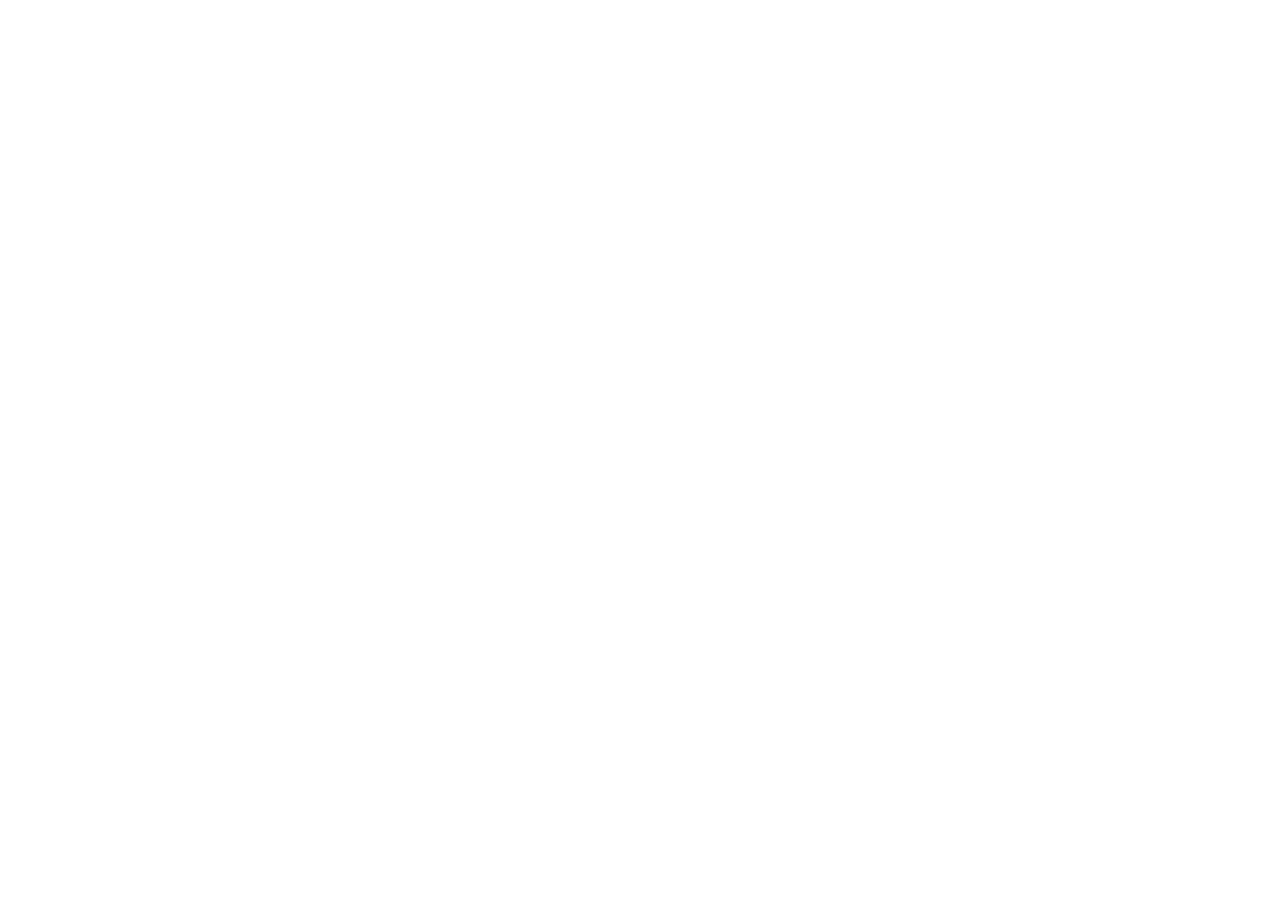
==== portfolio.html @ 328d72e0 "7-1-mob-menu" ====
<!DOCTYPE html>

<html lang="en">
  <head>
    <meta charset="UTF-8" />
    <meta http-equiv="X-UA-Compatible" content="IE=edge" />
    <meta name="viewport" content="width=device-width, initial-scale=1.0" />
    <title>Портфоліо</title>
    <link rel="preconnect" href="https://fonts.googleapis.com" />
    <link rel="preconnect" href="https://fonts.gstatic.com" crossorigin />
    <link
      href="https://fonts.googleapis.com/css2?family=Raleway:wght@800&family=Roboto:wght@400;500;700;900&display=swap"
      rel="stylesheet"
    />
    <link
      rel="stylesheet"
      href="https://cdn.jsdelivr.net/npm/modern-normalize@2.0.0/modern-normalize.min.css"
    />
    <link rel="stylesheet" href="./css/styles.css" />
  </head>
  <!-- BODY -->
  <body>
    <!-- HEADER -->
    <!-- <header class="header">
      <div class="container header-container"> -->
    <!-- HEADER NAVIGATION -->
    <!-- <nav class="nav header-nav">
          <a class="link logo-link" href="./index.html"
            >Web<span class="logo-header">Studio</span>
          </a>
          <ul class="list header-list">
            <li class="header-item">
              <a href="./index.html" class="nav-link">Studio</a>
            </li>
            <li class="header-item">
              <a href="./portfolio.html" class="nav-link current-link"
                >Portfolio</a
              >
            </li>
            <li class="header-item">
              <a href="" class="nav-link">Contacts</a>
            </li>
          </ul>
        </nav> -->
    <!-- ADDRESS -->
    <!-- <address class="address">
          <ul class="address-list">
            <li class="address-item">
              <a class="contact mail-contact" href="mailto:info@devstudio.com"
                >info@devstudio.com</a
              >
            </li>
            <li class="address-item">
              <a class="contact tel-contact" href="tel:+110001111111"
                >+11 (000) 111-11-11</a
              >
            </li>
          </ul>
        </address>
      </div>
    </header> -->
    <!-- MAIN PORTFOLIO -->
    <main>
      <!-- <section class="section portfolio-section">
        <div class="container"> -->
      <!-- BUTTONS PORTFOLIO -->
      <!-- <h1 class="visually-hidden">Filter</h1>
          <ul class="list list-button">
            <li class="item-button">
              <button class="filter-button" type="button">All</button>
            </li>
            <li class="item-button">
              <button class="filter-button" type="button">Web Site</button>
            </li>
            <li class="item-button">
              <button class="filter-button" type="button">App</button>
            </li>
            <li class="item-button">
              <button class="filter-button" type="button">Design</button>
            </li>
            <li class="item-button">
              <button class="filter-button" type="button">Marketing</button>
            </li>
          </ul> -->
      <!-- PORTFOLIO -->

      <!-- <ul class="list list-portfolio">
            <li class="item item-portfolio">
              <a href="#" class="link portfolio-link">
                <div class="thumb-portfolio-img">
                  <img
                    class="image portfolio-image"
                    src="./images/portfolio/banking-app.jpg"
                    alt="Banking App Interface Concept"
                    width="360"
                    height="300"
                  />
                  <p class="overlay-portfolio-txt">
                    14 Stylish and User-Friendly App Design Concepts · Task
                    Manager App · Calorie Tracker App · Exotic Fruit Ecommerce
                    App · Cloud Storage App
                  </p>
                </div>
                <div class="portfolio-inform">
                  <h2 class="title-descriptions portfolio-descriptions">
                    Banking App Interface Concept
                  </h2>
                  <p class="text portfolio-text">App</p>
                </div>
              </a>
            </li>
            <li class="item item-portfolio">
              <a href="#" class="link portfolio-link">
                <div class="thumb-portfolio-img">
                  <img
                    class="image portfolio-image"
                    src="./images/portfolio/cashless-payment.jpg"
                    alt="mobile cashless payment"
                    width="360"
                    height="300"
                  />
                  <p class="overlay-portfolio-txt">
                    14 Stylish and User-Friendly App Design Concepts · Task
                    Manager App · Calorie Tracker App · Exotic Fruit Ecommerce
                    App · Cloud Storage App
                  </p>
                </div>
                <div class="portfolio-inform">
                  <h2 class="title-descriptions portfolio-descriptions">
                    Cashless Payment
                  </h2>
                  <p class="text portfolio-text">Marketing</p>
                </div>
              </a>
            </li>
            <li class="item item-portfolio">
              <a href="#" class="link portfolio-link">
                <div class="thumb-portfolio-img">
                  <img
                    class="image portfolio-image"
                    src="./images/portfolio/meditation-app.jpg"
                    alt="meditation app"
                    width="360"
                    height="300"
                  />
                  <p class="overlay-portfolio-txt">
                    14 Stylish and User-Friendly App Design Concepts · Task
                    Manager App · Calorie Tracker App · Exotic Fruit Ecommerce
                    App · Cloud Storage App
                  </p>
                </div>
                <div class="portfolio-inform">
                  <h2 class="title-descriptions portfolio-descriptions">
                    Meditation App
                  </h2>
                  <p class="text portfolio-text">App</p>
                </div>
              </a>
            </li>
            <li class="item item-portfolio">
              <a href="#" class="link portfolio-link">
                <div class="thumb-portfolio-img">
                  <img
                    class="image portfolio-image"
                    src="./images/portfolio/taxi-service.jpg"
                    alt="car with man inside"
                    width="360"
                    height="300"
                  />
                  <p class="overlay-portfolio-txt">
                    14 Stylish and User-Friendly App Design Concepts · Task
                    Manager App · Calorie Tracker App · Exotic Fruit Ecommerce
                    App · Cloud Storage App
                  </p>
                </div>
                <div class="portfolio-inform">
                  <h2 class="title-descriptions portfolio-descriptions">
                    Taxi Service
                  </h2>
                  <p class="text portfolio-text">Marketing</p>
                </div>
              </a>
            </li>
            <li class="item item-portfolio">
              <a href="#" class="link portfolio-link">
                <div class="thumb-portfolio-img">
                  <img
                    class="image portfolio-image"
                    src="./images/portfolio/screen-illustrations.jpg"
                    alt="imege of the moon"
                    width="360"
                    height="300"
                  />
                  <p class="overlay-portfolio-txt">
                    14 Stylish and User-Friendly App Design Concepts · Task
                    Manager App · Calorie Tracker App · Exotic Fruit Ecommerce
                    App · Cloud Storage App
                  </p>
                </div>
                <div class="portfolio-inform">
                  <h2 class="title-descriptions portfolio-descriptions">
                    Screen Illustrations
                  </h2>
                  <p class="text portfolio-text">Design</p>
                </div>
              </a>
            </li>
            <li class="item item-portfolio">
              <a href="#" class="link portfolio-link">
                <div class="thumb-portfolio-img">
                  <img
                    class="image portfolio-image"
                    src="./images/portfolio/online-courses.jpg"
                    alt="a blonde girl wearing a hat, glasses and an orange sweatshirt with a phone"
                    width="360"
                    height="300"
                  />
                  <p class="overlay-portfolio-txt">
                    14 Stylish and User-Friendly App Design Concepts · Task
                    Manager App · Calorie Tracker App · Exotic Fruit Ecommerce
                    App · Cloud Storage App
                  </p>
                </div>
                <div class="portfolio-inform">
                  <h2 class="title-descriptions portfolio-descriptions">
                    Online Courses
                  </h2>
                  <p class="text portfolio-text">Marketing</p>
                </div>
              </a>
            </li>
            <li class="item item-portfolio">
              <a href="#" class="link portfolio-link">
                <div class="thumb-portfolio-img">
                  <img
                    class="image portfolio-image"
                    src="./images/portfolio/instagram-stories-concept.jpg"
                    alt="Instagram Stories"
                    width="360"
                    height="300"
                  />

                  <p class="overlay-portfolio-txt">
                    14 Stylish and User-Friendly App Design Concepts · Task
                    Manager App · Calorie Tracker App · Exotic Fruit Ecommerce
                    App · Cloud Storage App
                  </p>
                </div>
                <div class="portfolio-inform">
                  <h2 class="title-descriptions portfolio-descriptions">
                    Instagram Stories Concept
                  </h2>
                  <p class="text portfolio-text">Design</p>
                </div>
              </a>
            </li>
            <li class="item item-portfolio">
              <a href="#" class="link portfolio-link">
                <div class="thumb-portfolio-img">
                  <img
                    class="image portfolio-image"
                    src="./images/portfolio/organic-food.jpg"
                    alt="woman with different Organic Food"
                    width="360"
                    height="300"
                  />
                  <p class="overlay-portfolio-txt">
                    14 Stylish and User-Friendly App Design Concepts · Task
                    Manager App · Calorie Tracker App · Exotic Fruit Ecommerce
                    App · Cloud Storage App
                  </p>
                </div>
                <div class="portfolio-inform">
                  <h2 class="title-descriptions portfolio-descriptions">
                    Organic Food
                  </h2>
                  <p class="text portfolio-text">Web Site</p>
                </div>
              </a>
            </li>
            <li class="item item-portfolio">
              <a href="#" class="link portfolio-link">
                <div class="thumb-portfolio-img">
                  <img
                    class="image portfolio-image"
                    src="./images/portfolio/coffe.jpg"
                    alt="cup of coffe"
                    width="360"
                    height="300"
                  />
                  <p class="overlay-portfolio-txt">
                    14 Stylish and User-Friendly App Design Concepts · Task
                    Manager App · Calorie Tracker App · Exotic Fruit Ecommerce
                    App · Cloud Storage App
                  </p>
                </div>
                <div class="portfolio-inform">
                  <h2 class="title-descriptions portfolio-descriptions">
                    Fresh Coffee
                  </h2>
                  <p class="text portfolio-text">Web Site</p>
                </div>
              </a>
            </li>
          </ul>
        </div>
      </section>
    </main> -->
      <!-- FOOTER -->
      <!-- <footer class="footer">
      <div class="footer-container">
        <div class="footer-logo-container"> -->
      <!-- LOGO FOOTER -->
      <!-- <a class="logo-link footer-link" href="./index.html"
            >Web<span class="logo-footer">Studio</span></a
          >
          <p class="footer-text">
            Increase the flow of customers and sales for your business with
            digital marketing & growth solutions.
          </p>
        </div>
        <div class="footer-sm">
          <p class="footer-sm-text">Social media</p>
          <ul class="footer-sm-list">
            <li class="footer-sm-items">
              <a
                class="footer-sm-links"
                aria-label="instagram icon"
                href="https://www.instagram.com/"
                target="_blank"
                rel="noopener no referrer"
              >
                <svg class="footer-sm-icons" width="24" height="24">
                  <use href="./images/icons.svg#instagram"></use>
                </svg>
              </a>
            </li>
            <li class="footer-sm-items">
              <a
                class="footer-sm-links"
                aria-label="twitter icon"
                href="https://twitter.com/"
                target="_blank"
                rel="noopener no referrer"
              >
                <svg class="footer-sm-icons" width="24" height="24">
                  <use href="./images/icons.svg#twitter"></use>
                </svg>
              </a>
            </li>
            <li class="footer-sm-items">
              <a
                class="footer-sm-links"
                aria-label="facebook icon"
                href="https://www.facebook.com/"
                target="_blank"
                rel="noopener no referrer"
              >
                <svg class="footer-sm-icons" width="24" height="24">
                  <use href="./images/icons.svg#facebook"></use>
                </svg>
              </a>
            </li>
            <li class="footer-sm-items">
              <a
                class="footer-sm-links"
                aria-label="linkedin icon"
                href="https://www.linkedin.com/"
                target="_blank"
                rel="noopener no referrer"
              >
                <svg class="footer-sm-icons" width="24" height="24">
                  <use href="./images/icons.svg#linkedin"></use>
                </svg>
              </a>
            </li>
          </ul>
        </div> -->
      <!-- ``````FOOTER-FORM`````` -->
      <!-- <div class="footer-form">
          <p class="footer-form-txt">Subscribe</p>
          <form class="footer-form-subscribe">
            <label class="footer-foorm-label">
              <input
                class="footer-form-input"
                name="mail"
                type="email"
                placeholder="E-mail"
              />
            </label>
            <button class="footer-form-btn" type="submit">
              Subscribe
              <svg class="footer-form-icon" width="24" height="24">
                <use href="./images/icons.svg#send-icon"></use>
              </svg>
            </button>
          </form>
        </div>
      </div>
    </footer>
  </body>
</html> -->
    </main>
  </body>
</html>
---- css/styles.css ----
/* !!!!!!!!!!!!!!!!!!!!!!!!!!!!!!!!!!!!!!!!!!!!!!!! */
/* .team-container * {outline: 1px solid tomato} * */
/* div.goals-icon+svg.goals-icon[width="16" hight="16"]>use[href="./images/icons.svg#"]
 */

/* `````ROOT````` */
:root {
  --card-set-gap: 24px;
  --card-shadow: 0px 2px 1px rgba(46, 47, 66, 0.08);
  --button-border: 1px solid #e7e9fc;
  --primary-font: "Roboto", sans-serif;
  --secondary-font: "Raleway", sans-serif;
  --primary-color: #2e2f42;
  --secondary-color: #434455;
  --footer-bg-color: #2e2f42;
  --logo-btn-color: #4d5ae5;
  --footer-txt-color: #f4f4fd;
}

/* ````` BODY`````` */
body {
  font-family: var(--primary-font);
  color: var(--secondary-color);
  background-color: #fff;
}
/* ,,,,,body,,,,, */

/* `````COMPONENTS````` */
h1,
h2,
h3,
h4,
p {
  margin-top: 0;
  margin-bottom: 0;
}

ul,
ol {
  margin-top: 0;
  margin-bottom: 0;
  padding-left: 0;
  list-style: none;
}

img {
  display: block;
  max-width: 100%;
  height: auto;
}

a {
  font-family: var(--primary-font);
  font-weight: 500;
  text-decoration: none;
  font-size: 16px;
  line-height: 1.5;
  letter-spacing: 0.02em;
  color: var(--primary-color);
}

a:hover,
a:focus {
  color: #404bbf;
  transition-duration: 250ms;
  transition-timing-function: cubic-bezier(0.4, 0, 0.2, 1);
}

button {
  display: flex;
  justify-content: center;
  align-items: center;
  border-radius: 4px;
  cursor: pointer;
  color: #fff;
  background-color: var(--logo-btn-color);
}

button:hover,
button:focus {
  color: #ffffff;
  background-color: #404bbf;
  transition-duration: 250ms;
  transition-timing-function: cubic-bezier(0.4, 0, 0.2, 1);
}

.link {
  text-decoration: none;
  color: currentColor;
}

.visually-hidden {
  position: absolute;
  width: 1px;
  height: 1px;
  margin: -1px;
  border: 0;
  padding: 0;
  white-space: nowrap;
  clip-path: inset(100%);
  clip: rect(0 0 0 0);
  overflow: hidden;
}

.container {
  padding-left: 16px;
  padding-right: 16px;

  margin-left: auto;
  margin-right: auto;
}

@media screen and (min-width: 428px) {
  .container {
    width: 428px;
  }
}
@media screen and (min-width: 768px) {
  .container {
    width: 768px;
  }
}
@media screen and (min-width: 1158px) {
  .container {
    width: 1158px;
  }
}

.logo-link {
  font-family: var(--secondary-font);
  font-weight: 800;
  font-size: 18px;
  line-height: 1.17;
  letter-spacing: 0.03em;
  text-transform: uppercase;
  color: var(--logo-btn-color);
}

@media only screen and (min-width: 768px) {
  .logo-link {
    margin-right: 120px;
  }
}
@media only screen and (min-width: 1158px) {
  .logo-link {
    margin-right: 76px;
  }
}

.item-button {
  color: var(--secondary-color);
}

.title {
  text-align: center;

  font-size: 36px;
  line-height: 1.11;
  letter-spacing: 0.02em;
  text-transform: capitalize;
  color: var(--primary-color);
}

.title-descriptions {
  font-weight: 500;
  font-size: 20px;
  line-height: 1.2;
  letter-spacing: 0.02em;
  color: var(--primary-color);
}

.text {
  font-weight: 400;
  font-size: 16px;
  line-height: 1.5;
  letter-spacing: 0.02em;
  color: var(--secondary-color);
}

/* ,,,,,components,,,,, */

/* `````HEADER````` */
.header {
  border-bottom: 1px solid #e7e9fc;
  box-shadow: 0px 2px 1px rgba(46, 47, 66, 0.08),
    0px 1px 1px rgba(46, 47, 66, 0.16), 0px 1px 6px rgba(46, 47, 66, 0.08);
}

.header-container {
  display: flex;
  align-items: center;
  justify-content: space-between;
}

@media only screen and (max-width: 767px) {
  .header-nav {
    padding-top: 24px;
    padding-bottom: 24px;
  }
}

.header-nav {
  display: flex;
  align-items: center;
}

.logo-header {
  color: var(--secondary-color);
}

.header-item {
  transition: color 250ms cubic-bezier(0.4, 0, 0.2, 1);
}

.header-list {
  display: none;
}

@media only screen and (min-width: 768px), (min-width: 1158px) {
  .header-list {
    display: flex;
    gap: 40px;
  }
}

.nav-link {
  display: block;
  padding: 24px 0;
}

.current-link {
  position: relative;
  color: #404bbf;
  transition: color 250ms cubic-bezier(0.4, 0, 0.2, 1);
}

.current-link:hover,
.current-link:focus {
  color: #404bbf;
}

.header-item .current-link::after {
  content: "";
  display: block;
  position: absolute;
  bottom: -1px;
  left: 0;
  width: 100%;
  height: 4px;
  background-color: #404bbf;
  border-radius: 2px;
}

/* ``````ADDRESS`````` */

.address-list {
  display: none;
}

.address {
  margin-left: auto;
}

@media only screen and (min-width: 768px), (min-width: 1158px) {
  .address-list {
    display: flex;
    gap: 40px;

    font-family: var(--primary-font);
    font-style: normal;
    font-size: 16px;
    line-height: 1.5;
    letter-spacing: 0.02em;
    color: var(--secondary-color);
  }
}

.contact {
  font-style: normal;
  font-weight: 400;
  color: var(--secondary-color);
  transition: color 250ms cubic-bezier(0.4, 0, 0.2, 1);
}

.address {
  font-style: normal;
}

/* `````MOB MENU`````` */

@media only screen and (max-width: 767px) {
  .mob-menu-open {
    padding: 0;
    display: block;
    margin-left: auto;

    border: none;
    background-color: transparent;
    line-height: 0;
  }
}
/* !!!!!!!!!!!!!!!!!!!!!!!!!!!!!!HOVER TURN ON */
/* .mob-menu-open:hover,
  .mob-menu-open:focus {
    display: none;
  } */

.mob-menu {
  position: fixed;
  width: 100vw;
  height: 100vh;
  z-index: 1000;
  overflow: auto;
  top: 0;
  left: 0;
  background-color: #fff;
}

.mob-menu-container {
  position: relative;
  padding-left: 40px;
  padding-top: 80px;
  padding-bottom: 40px;
}

.mob-menu-close {
  display: flex;
  position: absolute;
  padding: 0;
  line-height: 0;
  top: 24px;
  right: 24px;
  width: 24px;
  height: 24px;
  cursor: pointer;

  align-items: center;
  justify-content: center;
  background-color: #e7e9fc;
  border: 1px rgba(0, 0, 0, 0.1) solid;
  border-radius: 50%;
  transition: background-color 250ms cubic-bezier(0.4, 0, 0.2, 1),
    border 250ms cubic-bezier(0.4, 0, 0.2, 1);
}

.menu-list {
  margin-bottom: 26.4vh;
}

.menu-item:not(:last-child) {
  margin-bottom: 40px;
}

.menu-link {
  font-size: 36px;
  font-weight: 700;
  line-height: 1.11;
  letter-spacing: 0.02em;
}

.menu-address-list {
  display: flex;
  flex-direction: column-reverse;
}

.menu-contact {
  color: #434455;
  font-size: 20px;
  font-family: var(--primary-font);
  font-weight: 500;
  line-height: 1.2;
  letter-spacing: 0.2em;
}

.menu-tel-item {
  margin-bottom: 40px;
}

.menu-tel {
  color: #4d5ae5;
  font-family: var(--primary-font);
  text-transform: capitalize;
  font-size: 36px;
  font-weight: 700;
  line-height: 1.11;
  letter-spacing: 0.02em;
}

.menu-socials {
  display: flex;
  /* justify-content: center; */
  gap: 56px;
}

.menu-socials-item {
  transition: background-color 250ms cubic-bezier(0.4, 0, 0.2, 1);
}

.menu-socials-links {
  margin-top: 48px;
  display: flex;
  justify-content: center;
  align-items: center;
  width: 40px;
  height: 40px;
  background: #4d5ae5;
  border-radius: 50%;
  transition: background-color 250ms cubic-bezier(0.4, 0, 0.2, 1);
}

.menu-socials-links:hover,
.menu-socials-links:focus {
  background: #404bbf;
  transition-duration: 250ms;
  transition-timing-function: cubic-bezier(0.4, 0, 0.2, 1);
}

.menu-socials-icons {
  fill: #f4f4fd;
}

/* ,,,,,header,,,,, */

/* `````HERO````` */
/* .hero-section {
  margin: 0 auto;
  padding: 188px 0;

  background-image: linear-gradient(
      rgba(46, 47, 66, 0.7),
      rgba(46, 47, 66, 0.7)
    ),
    url(../images/people-bg.jpg);
  max-width: 1440px;
  background-size: cover;
  background-repeat: no-repeat;
  background-position: center;
  background-color: #2e2f42;
}

.title-hero {
  max-width: 496px;
  max-height: 120px;
  word-wrap: break-word;
  margin: auto;
  margin-bottom: 48px;

  font-size: 56px;
  font-weight: 700px;
  line-height: 1.07;
  text-align: center;
  letter-spacing: 0.02em;
  color: #ffffff;
}

.button-hero {
  display: block;
  padding: 16px 32px;
  margin: auto;
  min-width: 169px;
  min-height: 56px;
  border: none;
  border-radius: 4px;
  box-shadow: 0px 4px 4px rgba(0, 0, 0, 0.15);

  font-family: var(--primary-font);
  font-weight: 500;
  font-size: 16px;
  line-height: 1.5;
  letter-spacing: 0.04em;
  color: #ffffff;
  transition: background-color 250ms cubic-bezier(0.4, 0, 0.2, 1);
} */

/* ,,,,,hero,,,,, */

/* `````GOALS`````*/

/* .goals-section {
  padding: 120px 0;
}

.goals-container {
  align-items: center;
}

.goals-list {
  display: flex;
  gap: 24px;
}

.goals-item {
  width: calc((100% - 3 * 24px) / 4);
}

.goals-icon {
  display: none;
}

@media only screen and (min-width: 1158px) {
  .goals-icon {
    align-items: center;
    display: flex;
    justify-content: center;

    height: 112px;
    background-color: #f4f4fd;
    border-radius: 4px;
    margin-bottom: 8px;
  }
}
.goals-descriprions {
  margin-bottom: 8px;
} */

/* ,,,,,goals,,,, */

/* `````OPPORTUNITIES`````` */
/* .opportunities-section {
  display: none;
}

@media only screen and (min-width: 1158px) {
  .opportunities-section {
    display: block;
  }
}

.opportunities-section {
  padding-bottom: 120px;
}

.opportunities-container {
  align-items: center;
}

.opportunities-title {
  margin-bottom: 72px;
}

.opportunities-list {
  display: flex;
  gap: 24px;
}

.opportunities-item {
  width: calc((100% - 48px) / 3);
}

.opportunitie-image {
  border: 0.5px #e7e9fc solid;
} */

/* ,,,,,opportunities,,,,,*/

/* `````TEAM````` */
/* .team-section {
  padding: 120px 0;
  background-color: #f4f4fd;
}

.team-title {
  margin-bottom: 72px;
}

.team-list {
  display: flex;
  gap: 24px;
}

.team-item {
  width: calc((100% - 72px) / 4);
  box-shadow: 0px 1px 6px rgba(46, 47, 66, 0.08),
    0px 1px 1px rgba(46, 47, 66, 0.16), 0px 2px 1px rgba(46, 47, 66, 0.08);
  border-radius: 0px 0px 4px 4px;
}

.worker {
  padding: 32px 16px;

  border-radius: 4px;
}
.team-descriptions {
  text-align: center;
  margin-bottom: 8px;
}

.team-text {
  text-align: center;
  margin-bottom: 8px;
}

.socials {
  display: flex;
  justify-content: center;
  gap: 24px;
}

.socials-item {
  transition: background-color 250ms cubic-bezier(0.4, 0, 0.2, 1);
}

.socials-links {
  display: flex;
  justify-content: center;
  align-items: center;
  width: 40px;
  height: 40px;
  background: #4d5ae5;
  border-radius: 50%;
  transition: background-color 250ms cubic-bezier(0.4, 0, 0.2, 1);
}

.socials-links:hover,
.socials-links:focus {
  background: #404bbf;
  transition-duration: 250ms;
  transition-timing-function: cubic-bezier(0.4, 0, 0.2, 1);
}

.socials-icons {
  fill: #f4f4fd;
} */

/* ,,,,,team,,,,, */

/* `````CUSTOMERS````` */

/* .customers-section {
  padding: 120px 0;
}

.customers-title {
  margin-bottom: 72px;
  font-size: 36px;
  line-height: 1.11;
}

.customers-list {
  display: flex;
  gap: 24px;
}

.customers-item {
  width: calc((100% - 120px) / 6);
  height: 88px;
  transition: border-color 250ms cubic-bezier(0.4, 0, 0.2, 1),
    color 250ms cubic-bezier(0.4, 0, 0.2, 1);
}

.customers-link {
  display: flex;
  align-items: center;
  justify-content: center;

  width: 100%;
  height: 100%;
  color: #8e8f99;
  border: 1px solid #8e8f99;
  border-radius: 4px;
  transition: border-color 250ms cubic-bezier(0.4, 0, 0.2, 1),
    color 250ms cubic-bezier(0.4, 0, 0.2, 1);
}

.customers-link:hover,
.customers-link:focus {
  color: #404bbf;
  border-color: #404bbf;
  transition-duration: 250ms;
  transition-timing-function: cubic-bezier(0.4, 0, 0.2, 1);
}

.customers-icon {
  fill: currentColor;
} */
/* ,,,,,customers,,,,, */

/* `````PORTFOLIO````` */

/* .portfolio-section {
  padding-top: 96px;
  padding-bottom: 120px;
} */

/* `````BUTTONS PORTFOLIO````` */
/* .list-button {
  display: flex;
  justify-content: center;
  gap: 24px;
  margin-bottom: 72px;
  flex-wrap: wrap;
}

.filter-button {
  border: var(--button-border);
  padding: 12px 24px;
  border: 1px solid transparent;

  font-family: var (--primary-font);
  font-weight: 500;
  font-size: 16px;
  line-height: 1.5;
  text-align: center;
  letter-spacing: 0.04em;
  text-decoration: none;
  color: var(--logo-btn-color);
  background: #f4f4fd;
  transition: color 250ms cubic-bezier(0.4, 0, 0.2, 1),
    background-color 250ms cubic-bezier(0.4, 0, 0.2, 1),
    border-color 250ms cubic-bezier(0.4, 0, 0.2, 1),
    box-shadow 250ms cubic-bezier(0.4, 0, 0.2, 1);
}

.filter-button:hover,
.filter-button:focus {
  color: #ffffff;
  background-color: #404bbf;
  box-shadow: 0px 3px 1px rgba(0, 0, 0, 0.1), 0px 2px 1px rgba(0, 0, 0, 0.08),
    0px 2px 2px rgba(0, 0, 0, 0.12);
  transition-duration: 250ms;
  transition-timing-function: cubic-bezier(0.4, 0, 0.2, 1);
}

.item-portfolio {
  width: calc((100% - 48px) / 3);
  position: relative;
}

.list-portfolio .portfolio-link {
  transition: box-shadow 250ms cubic-bezier(0.4, 0, 0.2, 1);
}

.portfolio-link:hover,
.portfolio-link:focus {
  transform: translateY(0%);
  box-shadow: 0px 1px 6px rgba(46, 47, 66, 0.08),
    0px 1px 1px rgba(46, 47, 66, 0.16), 0px 2px 1px rgba(46, 47, 66, 0.08);
  transition-duration: 250ms;
  transition-timing-function: cubic-bezier(0.4, 0, 0.2, 1);
}

.list-portfolio {
  display: flex;
  flex-wrap: wrap;
  column-gap: 24px;
  row-gap: 48px;
}

.portfolio-inform {

  padding: 32px 16px;
  border: 1px solid #e7e9fc;
  border-top: none;
}

.portfolio-descriptions {
  margin-bottom: 8px;
}

.thumb-portfolio-img {
  position: relative;
  overflow: hidden;
}

.overlay-portfolio-txt {
  position: absolute;
  top: 0;
  left: 0;
  transform: translateY(100%);
  padding: 40px 32px;

  font-size: 16px;
  line-height: 1.5;
  letter-spacing: 0.02em;
  color: #f4f4fd;
  background-color: #4d5ae5;
  height: 100%;
  width: 100%;
  transition: transform 250ms cubic-bezier(0.4, 0, 0.2, 1);
}

.portfolio-link:hover .overlay-portfolio-txt,
.portfolio-link:focus .overlay-portfolio-txt {
  transform: translateY(0);
} */

/* `````FOOTER````` */
/* .footer {
  padding: 100px 0;

  background-color: var(--footer-bg-color);
}

.footer-container {
  display: flex;
  align-items: baseline;
  margin-left: 156px;
}

.footer-logo-container {
  margin-right: 120px;
}

.footer-link {
  display: inline-block;
  margin-bottom: 16px;
}

.logo-footer {
  color: var(--footer-txt-color);
}

.footer-text {
  max-width: 264px;
  max-height: 72px;
  word-wrap: break-word;

  font-weight: 400;
  font-size: 16px;
  line-height: 1.5;
  letter-spacing: 0.02em;
  color: var(--footer-txt-color);
}

.footer-sm {
  margin-right: 80px;
}
.footer-sm-text {
  margin-bottom: 16px;
  font-weight: 500;
  font-size: 16px;
  line-height: 1.5;
  letter-spacing: 0.02em;
  color: #ffffff;
}

.footer-sm-list {
  display: flex;
  gap: 16px;
}

.footer-sm-items {
  width: 40px;
  height: 40px;
  transition: background-color 250ms cubic-bezier(0.4, 0, 0.2, 1);
}

.footer-sm-links {
  display: flex;
  align-items: center;
  justify-content: center;

  width: 100%;
  height: 100%;
  background-color: #4d5ae5;
  border-radius: 50%;
  transition: background-color 250ms cubic-bezier(0.4, 0, 0.2, 1);
}

.footer-sm-links:hover,
.footer-sm-links:focus {
  background-color: #31d0aa;
  transition-duration: 250ms;
  transition-timing-function: cubic-bezier(0.4, 0, 0.2, 1);
}

.footer-sm-icons {
  fill: #f4f4fd;
} */

/* `````FOOTER-FORM````` */
/* .footer-form {
  display: flex;
  flex-direction: column;
}

.footer-form-txt {
  margin-bottom: 16px;
  font-weight: 500;
  font-size: 16px;
  line-height: 1.5;
  letter-spacing: 0.02em;
  color: #ffffff;
}

.footer-form-subscribe {
  gap: 24px;
  display: flex;
  align-items: center;
}

.footer-form-label {
  display: flex;
}

.footer-form-input {
  width: 264px;
  height: 40px;
  border: 1px solid #ffffff;
  background-color: transparent;
  font-size: 12px;
  line-height: 1.5;
  letter-spacing: 0.04em;
  padding-left: 16px;
  border-radius: 4px;
  color: #ffffff;
  filter: drop-shadow(0px 4px 4px rgba(0, 0, 0, 0.15));
}

.footer-form-input::placeholder {
  color: #ffffff;
}

.footer-form-btn {
  min-width: 165px;
  height: 40px;
  display: flex;
  justify-content: center;
  align-items: center;
  font-family: var(--primary-font);
  font-size: 16px;
  font-weight: 500;
  line-height: 1.5;
  letter-spacing: 0.04em;
  color: #ffffff;
  cursor: pointer;
  background-color: #4d5ae5;
  border: none;
  border-radius: 4px;
}

.footer-form-icon {
  width: 24px;
  height: 24px;
  margin-left: 16px;
  fill: rgba(255, 255, 255, 1);
} */

/* `````BACKDROP-MODAL``````` */

/* .backdrop {
  width: 100%;
  height: 100%;
  position: fixed;
  top: 0;
  left: 0;
  background-color: rgba(46, 47, 66, 0.4);
  transition: opacity 250ms cubic-bezier(0.4, 0, 0.2, 1),
    visibility 250ms cubic-bezier(0.4, 0, 0.2, 1);
}

.is-hidden {
  visibility: hidden;
  opacity: 0;
  pointer-events: none;
}
.modal {
  padding: 72px 24px 24px 24px;
  position: absolute;
  margin-bottom: 8px;
  top: 50%;
  left: 50%;
  min-height: 584px;
  transform: translate(-50%, -50%) scale(1);
  width: 408px;
  height: 584px;
  background: rgb(252, 252, 252);
  box-shadow: 0px 1px 1px rgba(0, 0, 0, 0.14), 0px 1px 3px rgba(0, 0, 0, 0.12),
    0px 2px 1px rgba(0, 0, 0, 0.2);
  border-radius: 4px;
  transition: transform 250ms cubic-bezier(0.4, 0, 0.2, 1);
}
.backdrop.is-hidden .modal {
  transform: scale(0);
  transition: transform 250ms linear;
}

.close-button {
  display: flex;
  position: absolute;
  padding: 0;
  top: 24px;
  right: 24px;
  width: 24px;
  height: 24px;
  cursor: pointer;

  align-items: center;
  justify-content: center;
  background-color: #e7e9fc;
  border: 1px rgba(0, 0, 0, 0.1) solid;
  border-radius: 50%;
  transition: background-color 250ms cubic-bezier(0.4, 0, 0.2, 1),
    border 250ms cubic-bezier(0.4, 0, 0.2, 1);
}

.close-button:hover,
.close-button:focus {
  background-color: rgb(64, 75, 191);
  transition-duration: 250ms;
  transition-timing-function: cubic-bezier(0.4, 0, 0.2, 1);
  border: none;
  fill: #ffffff;
}

.close-icon {
  transition: fill 250ms cubic-bezier(0.4, 0, 0.2, 1);
} */
/* `````BACKDROP-MODAL-FORM`````` */

/* .modal-form-title {
  margin-bottom: 16px;
  font-weight: 500;
  font-size: 16px;
  text-align: center;
  line-height: 1.5;
  letter-spacing: 0.02em;
  color: #2e2f42;
}

.modal-lable-form {
  margin-bottom: 8px;
}

.modal-form-lable {
  font-size: 12px;
  line-height: 1.17;
  letter-spacing: 0.04em;
  color: #8e8f99;
  display: block;
  margin-bottom: 4px;
}

.modal-input-svg {
  position: relative;
}

.modal-form-input {
  width: 100%;
  height: 40px;
  border: 1px solid rgba(46, 47, 66, 0.4);
  border-radius: 4px;
  background-color: transparent;
  padding-left: 38px;
  outline: transparent;
  transition: border-color 250ms cubic-bezier(0.4, 0, 0.2, 1);
}

.modal-form-icon {
  left: 16px;
  top: 50%;
  position: absolute;
  transform: translateY(-50%);
  transition: fill 250ms cubic-bezier(0.4, 0, 0.2, 1);
}

.modal-form-input:focus {
  border-color: #4d5ae5;
}

.modal-form-input:focus + .modal-form-icon {
  fill: #4d5ae5;
}

.modal-lable-textarea {
  margin-bottom: 16px;
}

.comment-input {
  height: 120px;
  font-size: 12px;
  line-height: 1.17;
  letter-spacing: 0.04em;
  color: rgba(46, 47, 66, 0.4);
  padding: 8px 16px;
  resize: none;
}
.comment-input:focus {
  font-size: 14px;
  color: black;
}

.modal-input-checkbox {
  margin-bottom: 24px;
}

.modal-checkbox {
  font-size: 12px;
  line-height: 1.17;
  letter-spacing: 0.04em;
  color: #8e8f99;
}

.modal-checkbox-txt {
  width: 16px;
  height: 16px;
  margin-right: 8px;
  border: 1px solid rgba(46, 47, 66, 0.4);
  border-radius: 2px;
  transition: background-color 250ms cubic-bezier(0.4, 0, 0.2, 1),
    border 250ms cubic-bezier(0.4, 0, 0.2, 1),
    fill 250ms cubic-bezier(0.4, 0, 0.2, 1);
  display: inline-flex;
  align-items: center;
  justify-content: center;
  fill: transparent;
}


.input-checkbox:checked + .modal-checkbox span {
  background-color: #404bbf;
  fill: #f4f4fd;
  border: none;
}

.input-checkbox {
  appearance: none;
}

.modal-checkbox-link {
  font-size: 12px;
  font-weight: 400;
  text-decoration: underline;
  line-height: 16px;
  word-wrap: break-word;
  color: #4d5ae5;
}

.modal-form-btn {
  display: block;
  margin-top: 24px;
  margin-right: auto;
  margin-left: auto;
  min-width: 169px;
  min-height: 56px;
  font-family: var(--primary-font);
  line-height: 1.5;

  border-radius: 4px;
  font-weight: 500;
  font-size: 16px;
  line-height: 1.5;

  letter-spacing: 0.04em;
  background-color: #4d5ae5;
  color: #fff;
  cursor: pointer;

  border: none;
  border-radius: 4px;
  transition: background-color 250ms cubic-bezier(0.4, 0, 0.2, 1);
}

.modal-form-btn:hover,
.modal-form-btn:focus {
  background-color: #4d5ae5;
  box-shadow: 0px 4px 4px rgba(0, 0, 0, 0.15);
} */
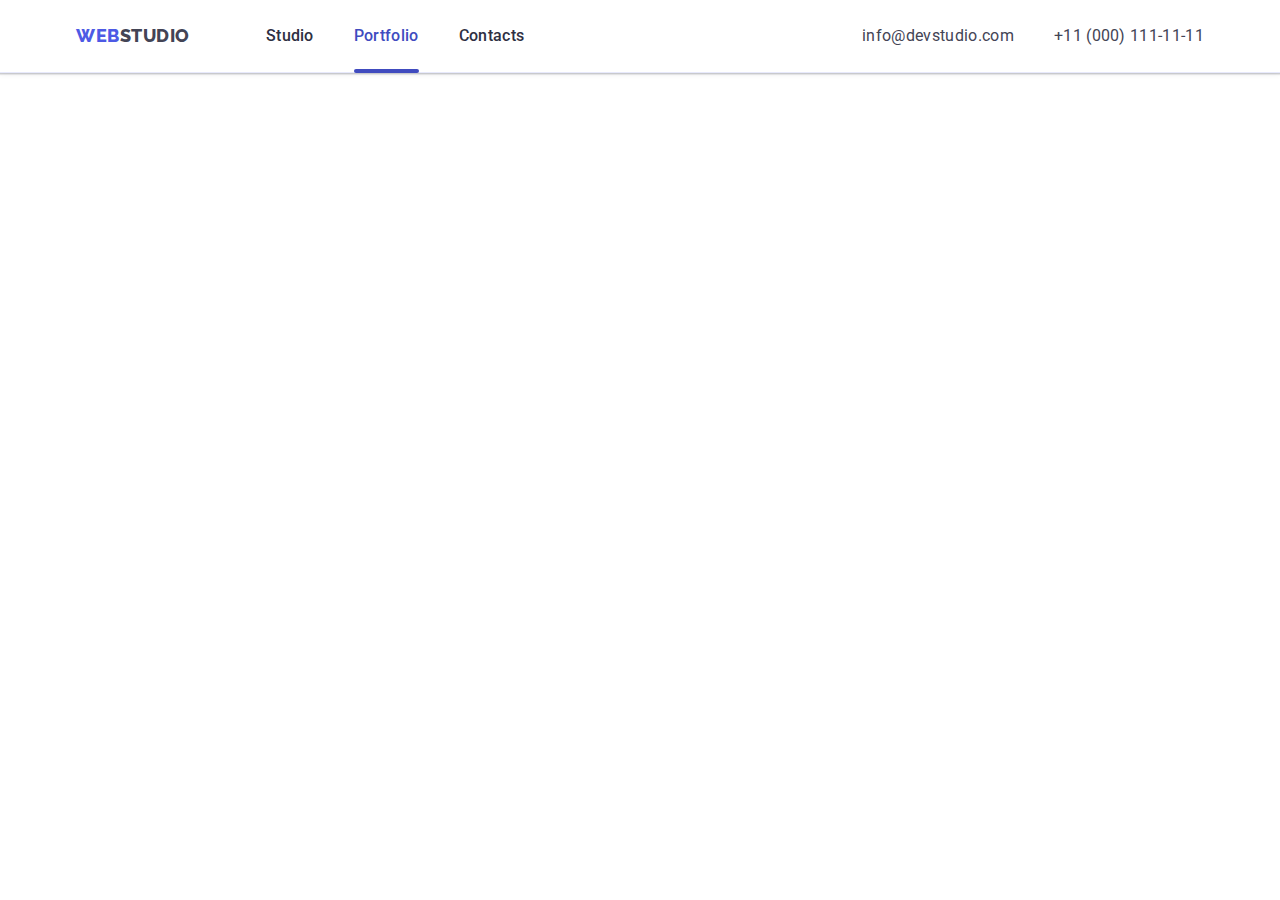
==== commit 5191fb48: "header" ====
--- a/portfolio.html
+++ b/portfolio.html
@@ -21,10 +21,10 @@
   <!-- BODY -->
   <body>
     <!-- HEADER -->
-    <!-- <header class="header">
-      <div class="container header-container"> -->
-    <!-- HEADER NAVIGATION -->
-    <!-- <nav class="nav header-nav">
+    <header class="header">
+      <div class="container header-container">
+        <!-- HEADER NAVIGATION -->
+        <nav class="nav header-nav">
           <a class="link logo-link" href="./index.html"
             >Web<span class="logo-header">Studio</span>
           </a>
@@ -41,9 +41,9 @@
               <a href="" class="nav-link">Contacts</a>
             </li>
           </ul>
-        </nav> -->
-    <!-- ADDRESS -->
-    <!-- <address class="address">
+        </nav>
+        <!-- ADDRESS -->
+        <address class="address">
           <ul class="address-list">
             <li class="address-item">
               <a class="contact mail-contact" href="mailto:info@devstudio.com"
@@ -57,8 +57,103 @@
             </li>
           </ul>
         </address>
+        <!-- MOB MENU -->
+        <button type="button" class="mob-menu-open js-open-menu">
+          <svg class="mob-menu__open-icon" width="32" height="22">
+            <use href="./images/icons.svg#burger"></use>
+          </svg>
+        </button>
       </div>
-    </header> -->
+
+      <div class="mob-menu js-menu-container">
+        <div class="container mob-menu-container">
+          <button class="mob-menu-close js-close-menu">
+            <svg class="mob-menu__close-icon" width="8" height="8">
+              <use href="./images/icons.svg#close"></use>
+            </svg>
+          </button>
+          <ul class="list menu-list">
+            <li class="menu-item">
+              <a href="./index.html" class="menu-link current-link">Studio</a>
+            </li>
+            <li class="menu-item">
+              <a href="./portfolio.html" class="menu-link">Portfolio</a>
+            </li>
+            <li class="menu-item">
+              <a href="#" class="menu-link">Contacts</a>
+            </li>
+          </ul>
+          <address class="menu-address">
+            <ul class="menu-address-list">
+              <li class="menu-address-item">
+                <a class="menu-contact" href="mailto:info@devstudio.com"
+                  >info@devstudio.com</a
+                >
+              </li>
+              <li class="menu-address-item menu-tel-item">
+                <a class="menu-contact menu-tel" href="tel:+110001111111"
+                  >+11 (000) 111-11-11</a
+                >
+              </li>
+            </ul>
+          </address>
+          <ul class="menu-socials">
+            <li class="menu-socials-items">
+              <a
+                class="menu-socials-links"
+                aria-label="instagram icon"
+                href="https://www.instagram.com/"
+                target="_blank"
+                rel="noopener no referrer"
+              >
+                <svg class="menu-socials-icons" width="24" height="24">
+                  <use href="./images/icons.svg#instagram"></use>
+                </svg>
+              </a>
+            </li>
+            <li class="menu-socials-items">
+              <a
+                class="menu-socials-links"
+                aria-label="twitter icon"
+                href="https://twitter.com/"
+                target="_blank"
+                rel="noopener no referrer"
+              >
+                <svg class="menu-socials-icons" width="24" height="24">
+                  <use href="./images/icons.svg#twitter"></use>
+                </svg>
+              </a>
+            </li>
+            <li class="menu-socials-items">
+              <a
+                class="menu-socials-links"
+                aria-label="facebook icon"
+                href="https://www.facebook.com/"
+                target="_blank"
+                rel="noopener no referrer"
+              >
+                <svg class="menu-socials-icons" width="24" height="24">
+                  <use href="./images/icons.svg#facebook"></use>
+                </svg>
+              </a>
+            </li>
+            <li class="menu-socials-items">
+              <a
+                class="menu-socials-links"
+                aria-label="linkedin icon"
+                href="https://www.linkedin.com/"
+                target="_blank"
+                rel="noopener no referrer"
+              >
+                <svg class="menu-socials-icons" width="24" height="24">
+                  <use href="./images/icons.svg#linkedin"></use>
+                </svg>
+              </a>
+            </li>
+          </ul>
+        </div>
+      </div>
+    </header>
     <!-- MAIN PORTFOLIO -->
     <main>
       <!-- <section class="section portfolio-section">
@@ -401,5 +496,6 @@
   </body>
 </html> -->
     </main>
+    <script src="./js/mobile-menu.js"></script>
   </body>
 </html>
--- a/css/styles.css
+++ b/css/styles.css
@@ -123,6 +123,8 @@
 @media screen and (min-width: 1158px) {
   .container {
     width: 1158px;
+    padding-left: 15px;
+    padding-right: 15px;
   }
 }
 
@@ -255,23 +257,45 @@
 
 .address-list {
   display: none;
+
+  font-family: var(--primary-font);
+  font-style: normal;
+  font-size: 16px;
+  line-height: 1.5;
+  letter-spacing: 0.02em;
+  color: var(--secondary-color);
 }
 
 .address {
   margin-left: auto;
 }
 
-@media only screen and (min-width: 768px), (min-width: 1158px) {
+@media only screen and (min-width: 768px) {
   .address-list {
     display: flex;
+    flex-direction: column;
+    font-style: normal;
+    font-weight: 400;
+    font-size: 12px;
+    line-height: 1.1;
+    letter-spacing: 0.04em;
+    gap: 12px;
+  }
+}
+@media only screen and (min-width: 1158px) {
+  .address-list {
+    display: flex;
+    flex-direction: row;
+    margin-left: auto;
+    align-items: center;
     gap: 40px;
 
-    font-family: var(--primary-font);
+    /* font-family: var(--primary-font);
     font-style: normal;
     font-size: 16px;
     line-height: 1.5;
     letter-spacing: 0.02em;
-    color: var(--secondary-color);
+    color: var(--secondary-color); */
   }
 }
 
@@ -298,127 +322,147 @@
     background-color: transparent;
     line-height: 0;
   }
-}
-/* !!!!!!!!!!!!!!!!!!!!!!!!!!!!!!HOVER TURN ON */
-/* .mob-menu-open:hover,
-  .mob-menu-open:focus {
+
+  .mob-menu {
+    position: fixed;
+    width: 100vw;
+    height: 100vh;
+    max-height: 796px;
+    z-index: 1000;
+    overflow: auto;
+    top: 0;
+    left: 0;
+    background-color: #fff;
+    box-shadow: 0 0 0 100vmax rgba(0, 0, 0, 0.5);
+
+    opacity: 0;
+    visibility: hidden;
+    pointer-events: none;
+    transition: opacity 250ms cubic-bezier(0.4, 0, 0.2, 1),
+      visibility 250ms cubic-bezier(0.4, 0, 0.2, 1);
+  }
+
+  .mob-menu.is-open {
+    opacity: 1;
+    visibility: visible;
+    pointer-events: auto;
+  }
+
+  .mob-menu-container {
+    position: relative;
+    padding-left: 40px;
+    padding-top: 80px;
+    padding-bottom: 40px;
+  }
+
+  .mob-menu-close {
+    display: flex;
+    position: absolute;
+    padding: 0;
+    line-height: 0;
+    top: 24px;
+    right: 24px;
+    width: 24px;
+    height: 24px;
+    cursor: pointer;
+
+    align-items: center;
+    justify-content: center;
+    background-color: #e7e9fc;
+    border: 1px rgba(0, 0, 0, 0.1) solid;
+    border-radius: 50%;
+    transition: background-color 250ms cubic-bezier(0.4, 0, 0.2, 1),
+      border 250ms cubic-bezier(0.4, 0, 0.2, 1);
+  }
+
+  .menu-list {
+    margin-bottom: 26.4vh;
+  }
+
+  .menu-item:not(:last-child) {
+    margin-bottom: 40px;
+  }
+
+  .menu-link {
+    font-size: 36px;
+    font-weight: 700;
+    line-height: 1.11;
+    letter-spacing: 0.02em;
+  }
+
+  .menu-address {
+    font-style: normal;
+  }
+
+  .menu-address-list {
+    display: flex;
+    flex-direction: column-reverse;
+  }
+
+  .menu-contact {
+    color: #434455;
+    font-size: 20px;
+    font-family: var(--primary-font);
+    font-weight: 500;
+    line-height: 1.2;
+    letter-spacing: 0.2em;
+  }
+
+  .menu-tel-item {
+    margin-bottom: 40px;
+  }
+
+  .menu-tel {
+    color: #4d5ae5;
+    font-family: var(--primary-font);
+    text-transform: capitalize;
+    font-size: 36px;
+    font-weight: 700;
+    line-height: 1.11;
+    letter-spacing: 0.02em;
+  }
+
+  .menu-socials {
+    display: flex;
+    gap: 56px;
+  }
+
+  .menu-socials-item {
+    transition: background-color 250ms cubic-bezier(0.4, 0, 0.2, 1);
+  }
+
+  .menu-socials-links {
+    margin-top: 48px;
+    display: flex;
+    justify-content: center;
+    align-items: center;
+    width: 40px;
+    height: 40px;
+    background: #4d5ae5;
+    border-radius: 50%;
+    transition: background-color 250ms cubic-bezier(0.4, 0, 0.2, 1);
+  }
+
+  .menu-socials-links:hover,
+  .menu-socials-links:focus {
+    background: #404bbf;
+    transition-duration: 250ms;
+    transition-timing-function: cubic-bezier(0.4, 0, 0.2, 1);
+  }
+
+  .menu-socials-icons {
+    fill: #f4f4fd;
+  }
+}
+
+@media only screen and (min-width: 768px), (min-width: 1158px) {
+  .mob-menu {
     display: none;
-  } */
-
-.mob-menu {
-  position: fixed;
-  width: 100vw;
-  height: 100vh;
-  z-index: 1000;
-  overflow: auto;
-  top: 0;
-  left: 0;
-  background-color: #fff;
-}
-
-.mob-menu-container {
-  position: relative;
-  padding-left: 40px;
-  padding-top: 80px;
-  padding-bottom: 40px;
-}
-
-.mob-menu-close {
-  display: flex;
-  position: absolute;
-  padding: 0;
-  line-height: 0;
-  top: 24px;
-  right: 24px;
-  width: 24px;
-  height: 24px;
-  cursor: pointer;
-
-  align-items: center;
-  justify-content: center;
-  background-color: #e7e9fc;
-  border: 1px rgba(0, 0, 0, 0.1) solid;
-  border-radius: 50%;
-  transition: background-color 250ms cubic-bezier(0.4, 0, 0.2, 1),
-    border 250ms cubic-bezier(0.4, 0, 0.2, 1);
-}
-
-.menu-list {
-  margin-bottom: 26.4vh;
-}
-
-.menu-item:not(:last-child) {
-  margin-bottom: 40px;
-}
-
-.menu-link {
-  font-size: 36px;
-  font-weight: 700;
-  line-height: 1.11;
-  letter-spacing: 0.02em;
-}
-
-.menu-address-list {
-  display: flex;
-  flex-direction: column-reverse;
-}
-
-.menu-contact {
-  color: #434455;
-  font-size: 20px;
-  font-family: var(--primary-font);
-  font-weight: 500;
-  line-height: 1.2;
-  letter-spacing: 0.2em;
-}
-
-.menu-tel-item {
-  margin-bottom: 40px;
-}
-
-.menu-tel {
-  color: #4d5ae5;
-  font-family: var(--primary-font);
-  text-transform: capitalize;
-  font-size: 36px;
-  font-weight: 700;
-  line-height: 1.11;
-  letter-spacing: 0.02em;
-}
-
-.menu-socials {
-  display: flex;
-  /* justify-content: center; */
-  gap: 56px;
-}
-
-.menu-socials-item {
-  transition: background-color 250ms cubic-bezier(0.4, 0, 0.2, 1);
-}
-
-.menu-socials-links {
-  margin-top: 48px;
-  display: flex;
-  justify-content: center;
-  align-items: center;
-  width: 40px;
-  height: 40px;
-  background: #4d5ae5;
-  border-radius: 50%;
-  transition: background-color 250ms cubic-bezier(0.4, 0, 0.2, 1);
-}
-
-.menu-socials-links:hover,
-.menu-socials-links:focus {
-  background: #404bbf;
-  transition-duration: 250ms;
-  transition-timing-function: cubic-bezier(0.4, 0, 0.2, 1);
-}
-
-.menu-socials-icons {
-  fill: #f4f4fd;
-}
-
+  }
+  .mob-menu-open {
+    display: none;
+  }
+}
 /* ,,,,,header,,,,, */
 
 /* `````HERO````` */
@@ -938,7 +982,7 @@
 
 /* `````BACKDROP-MODAL``````` */
 
-/* .backdrop {
+.backdrop {
   width: 100%;
   height: 100%;
   position: fixed;
@@ -1005,7 +1049,7 @@
 
 .close-icon {
   transition: fill 250ms cubic-bezier(0.4, 0, 0.2, 1);
-} */
+}
 /* `````BACKDROP-MODAL-FORM`````` */
 
 /* .modal-form-title {
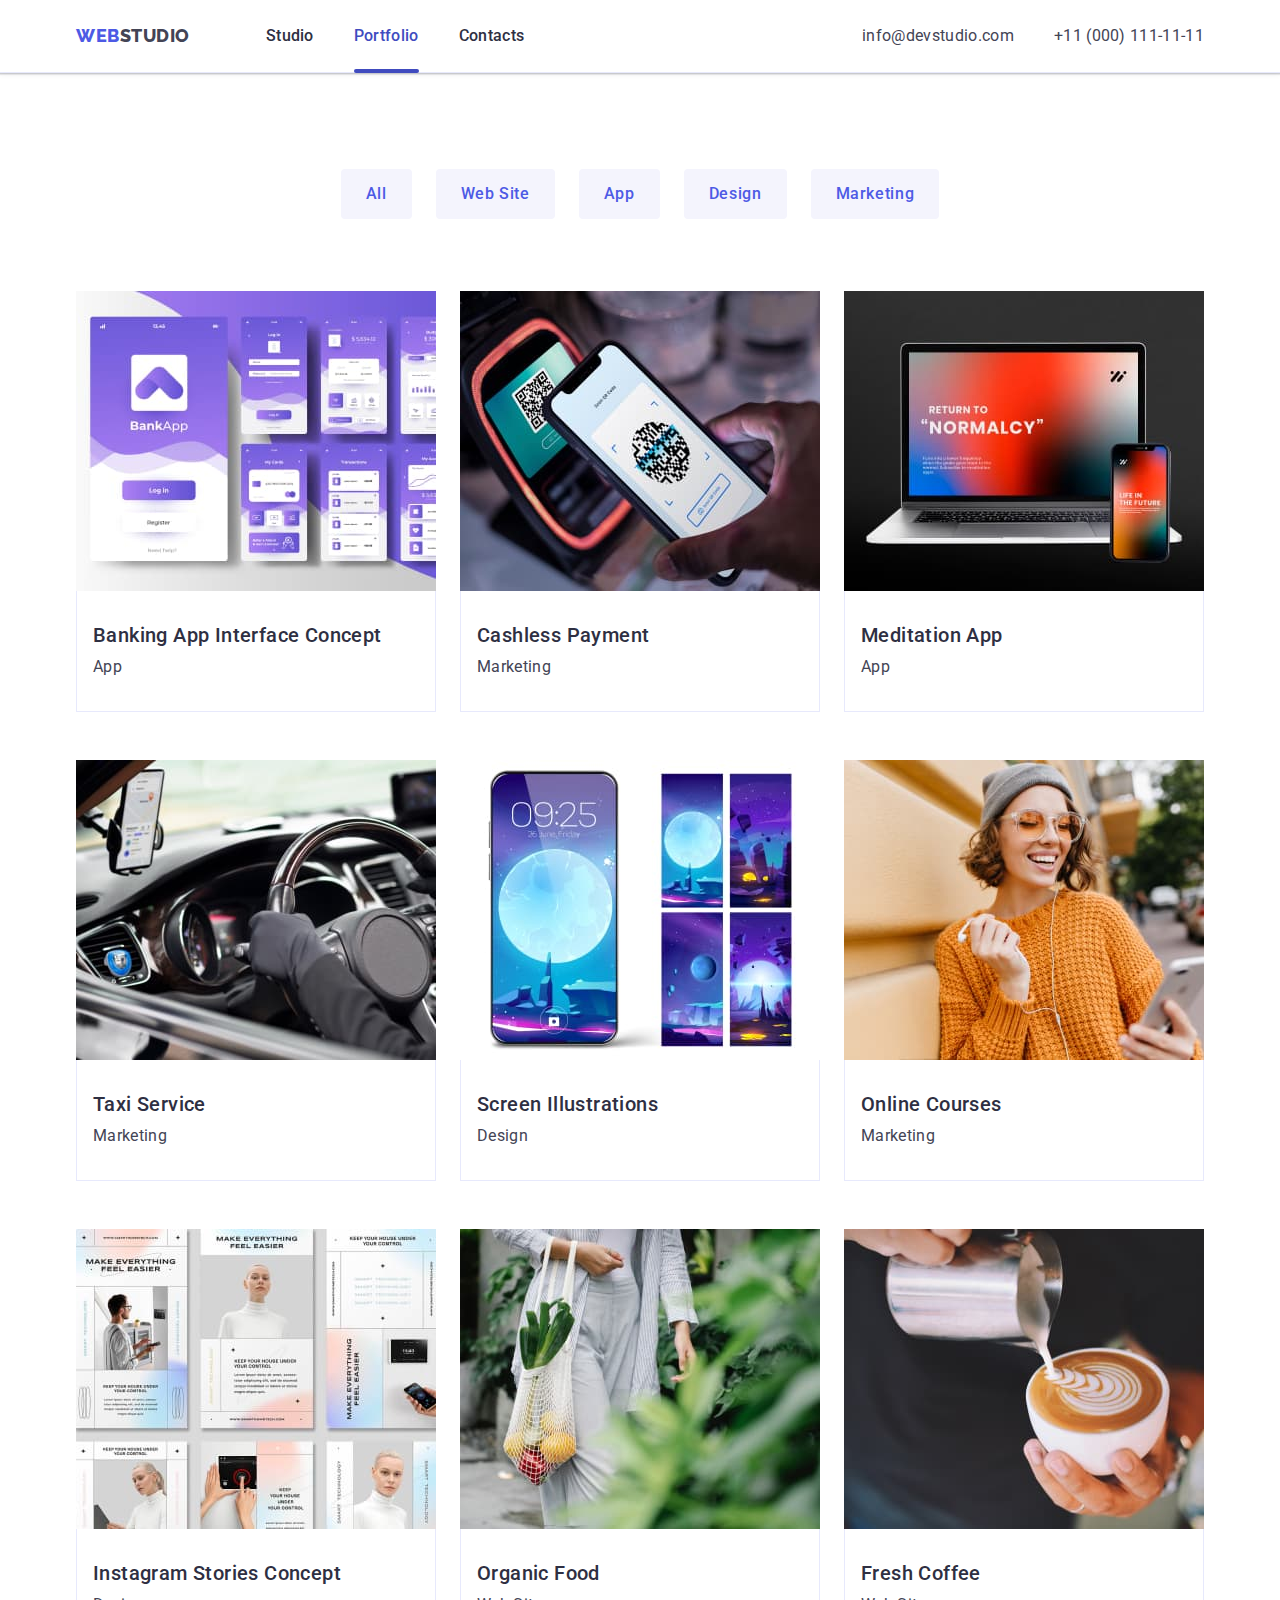
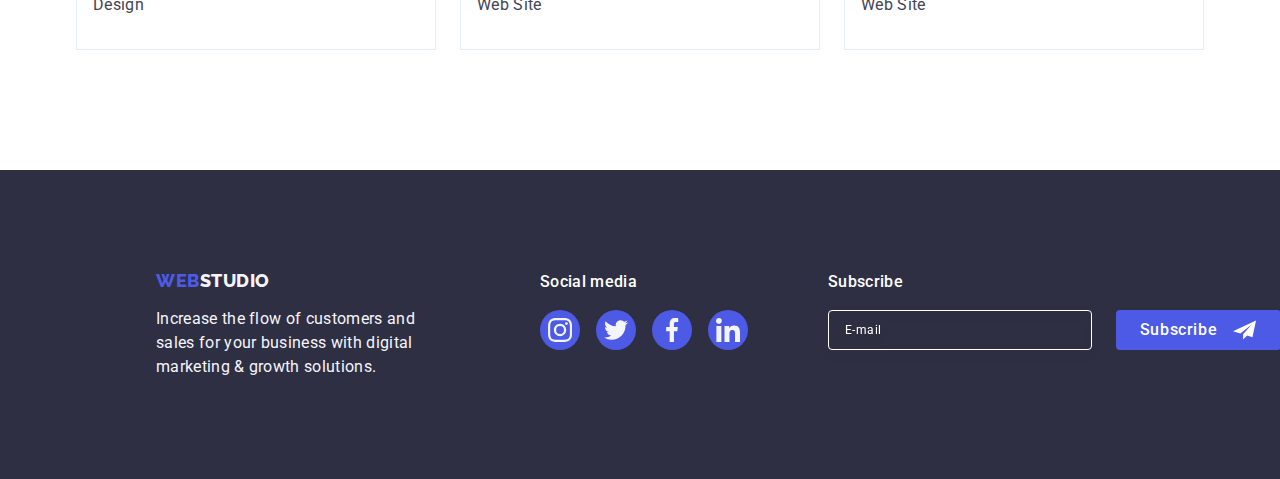
==== commit f19c5b12: "portfolio start" ====
--- a/portfolio.html
+++ b/portfolio.html
@@ -17,6 +17,7 @@
       href="https://cdn.jsdelivr.net/npm/modern-normalize@2.0.0/modern-normalize.min.css"
     />
     <link rel="stylesheet" href="./css/styles.css" />
+        <link rel="icon" href="./images/favicon/40web-development_102111.png" />
   </head>
   <!-- BODY -->
   <body>
@@ -156,10 +157,10 @@
     </header>
     <!-- MAIN PORTFOLIO -->
     <main>
-      <!-- <section class="section portfolio-section">
-        <div class="container"> -->
+      <section class="section portfolio-section">
+        <div class="container">
       <!-- BUTTONS PORTFOLIO -->
-      <!-- <h1 class="visually-hidden">Filter</h1>
+      <h1 class="visually-hidden">Filter</h1>
           <ul class="list list-button">
             <li class="item-button">
               <button class="filter-button" type="button">All</button>
@@ -176,10 +177,10 @@
             <li class="item-button">
               <button class="filter-button" type="button">Marketing</button>
             </li>
-          </ul> -->
+          </ul>
       <!-- PORTFOLIO -->
 
-      <!-- <ul class="list list-portfolio">
+      <ul class="list list-portfolio">
             <li class="item item-portfolio">
               <a href="#" class="link portfolio-link">
                 <div class="thumb-portfolio-img">
@@ -400,13 +401,13 @@
           </ul>
         </div>
       </section>
-    </main> -->
+    </main>
       <!-- FOOTER -->
-      <!-- <footer class="footer">
+      <footer class="footer">
       <div class="footer-container">
-        <div class="footer-logo-container"> -->
+        <div class="footer-logo-container">
       <!-- LOGO FOOTER -->
-      <!-- <a class="logo-link footer-link" href="./index.html"
+      <a class="logo-link footer-link" href="./index.html"
             >Web<span class="logo-footer">Studio</span></a
           >
           <p class="footer-text">
@@ -470,12 +471,12 @@
               </a>
             </li>
           </ul>
-        </div> -->
+        </div>
       <!-- ``````FOOTER-FORM`````` -->
-      <!-- <div class="footer-form">
+      <div class="footer-form">
           <p class="footer-form-txt">Subscribe</p>
           <form class="footer-form-subscribe">
-            <label class="footer-foorm-label">
+            <label class="footer-form-label">
               <input
                 class="footer-form-input"
                 name="mail"
@@ -494,7 +495,7 @@
       </div>
     </footer>
   </body>
-</html> -->
+</html>
     </main>
     <script src="./js/mobile-menu.js"></script>
   </body>
--- a/css/styles.css
+++ b/css/styles.css
@@ -312,7 +312,7 @@
 
 /* `````MOB MENU`````` */
 
-@media only screen and (max-width: 767px) {
+@media only screen and (max-width: 768px) {
   .mob-menu-open {
     padding: 0;
     display: block;
@@ -466,9 +466,9 @@
 /* ,,,,,header,,,,, */
 
 /* `````HERO````` */
-/* .hero-section {
-  margin: 0 auto;
-  padding: 188px 0;
+
+.hero-section {
+  padding: 112px 0;
 
   background-image: linear-gradient(
       rgba(46, 47, 66, 0.7),
@@ -482,19 +482,43 @@
   background-color: #2e2f42;
 }
 
+@media only screen and (min-width: 1158px) {
+  .hero-section {
+    padding: 188px 0;
+  }
+}
+
 .title-hero {
-  max-width: 496px;
-  max-height: 120px;
+  max-width: 320px;
+  max-height: 80px;
   word-wrap: break-word;
   margin: auto;
-  margin-bottom: 48px;
-
-  font-size: 56px;
+  margin-bottom: 72px;
+
+  font-size: 36px;
   font-weight: 700px;
-  line-height: 1.07;
+  /* https://prnt.sc/HQVRsYOfpu6z */
+  line-height: 1.11;
   text-align: center;
   letter-spacing: 0.02em;
   color: #ffffff;
+}
+
+@media only screen and (min-width: 768px) {
+  .title-hero {
+    max-width: 496px;
+    max-height: 120px;
+    margin-bottom: 36px;
+
+    font-size: 56px;
+    line-height: 1.07;
+  }
+}
+
+@media only screen and (min-width: 1158px) {
+  .title-hero {
+    margin-bottom: 48px;
+  }
 }
 
 .button-hero {
@@ -514,27 +538,51 @@
   letter-spacing: 0.04em;
   color: #ffffff;
   transition: background-color 250ms cubic-bezier(0.4, 0, 0.2, 1);
-} */
-
-/* ,,,,,hero,,,,, */
+}
 
 /* `````GOALS`````*/
-
-/* .goals-section {
-  padding: 120px 0;
-}
-
-.goals-container {
-  align-items: center;
-}
-
-.goals-list {
-  display: flex;
-  gap: 24px;
-}
-
-.goals-item {
-  width: calc((100% - 3 * 24px) / 4);
+.goals-section {
+  padding-top: 96px;
+}
+
+@media screen and (min-width: 768px) {
+  .goals-list {
+    display: flex;
+    flex-wrap: wrap;
+    gap: 24px;
+  }
+}
+
+@media screen and (min-width: 768px) {
+  .goals-item {
+    flex-basis: calc((100% - 24px) / 2);
+  }
+}
+
+.goals-item:not(:last-child) {
+  margin-bottom: 72px;
+}
+
+@media screen and (min-width: 1158px) {
+  .goals-item {
+    flex-basis: calc((100% - 72px) / 4);
+  }
+}
+
+@media screen and (max-width: 767px) {
+  .goals-descriprions {
+    text-align: center;
+  }
+}
+
+@media only screen and (max-width: 1157px) {
+  .goals-descriprions {
+    font-size: 36px;
+    font-weight: 700;
+    line-height: 1.11;
+    letter-spacing: 0.02em;
+    margin-bottom: 8px;
+  }
 }
 
 .goals-icon {
@@ -542,6 +590,19 @@
 }
 
 @media only screen and (min-width: 1158px) {
+  .goals-section {
+    padding: 120px 0;
+  }
+
+  .goals-container {
+    align-items: center;
+  }
+
+  .goals-list {
+    display: flex;
+    gap: 24px;
+  }
+
   .goals-icon {
     align-items: center;
     display: flex;
@@ -553,14 +614,11 @@
     margin-bottom: 8px;
   }
 }
-.goals-descriprions {
-  margin-bottom: 8px;
-} */
 
 /* ,,,,,goals,,,, */
 
 /* `````OPPORTUNITIES`````` */
-/* .opportunities-section {
+.opportunities-section {
   display: none;
 }
 
@@ -593,30 +651,54 @@
 
 .opportunitie-image {
   border: 0.5px #e7e9fc solid;
-} */
+}
 
 /* ,,,,,opportunities,,,,,*/
 
 /* `````TEAM````` */
-/* .team-section {
-  padding: 120px 0;
+
+.team-section {
+  padding: 96px 0;
   background-color: #f4f4fd;
+}
+
+@media only screen and (min-width: 1158px) {
+  .team-section {
+    padding: 120px 0;
+  }
 }
 
 .team-title {
   margin-bottom: 72px;
-}
-
-.team-list {
-  display: flex;
-  gap: 24px;
-}
-
-.team-item {
-  width: calc((100% - 72px) / 4);
-  box-shadow: 0px 1px 6px rgba(46, 47, 66, 0.08),
-    0px 1px 1px rgba(46, 47, 66, 0.16), 0px 2px 1px rgba(46, 47, 66, 0.08);
-  border-radius: 0px 0px 4px 4px;
+  text-align: center;
+}
+/* @media only screen and (max-width: 767px) {
+  .team-list {
+    flex-direction: column;
+  }
+} */
+
+@media only screen and (min-width: 768px) {
+  .team-list {
+    display: flex;
+    flex-wrap: wrap;
+    column-gap: 24px;
+    row-gap: 72px;
+  }
+}
+
+@media only screen and (min-width: 768px) {
+  .team-item {
+    box-shadow: 0px 1px 6px rgba(46, 47, 66, 0.08),
+      0px 1px 1px rgba(46, 47, 66, 0.16), 0px 2px 1px rgba(46, 47, 66, 0.08);
+    border-radius: 0px 0px 4px 4px;
+  }
+}
+
+@media only screen and (min-width: 1158px) {
+  .team-item {
+    width: calc((100% - 72px) / 4);
+  }
 }
 
 .worker {
@@ -664,14 +746,18 @@
 
 .socials-icons {
   fill: #f4f4fd;
-} */
-
-/* ,,,,,team,,,,, */
+}
 
 /* `````CUSTOMERS````` */
 
-/* .customers-section {
-  padding: 120px 0;
+.customers-section {
+  padding: 96px 0;
+}
+
+@media only screen and (min-width: 1158px) {
+  .customers-section {
+    padding: 120px 0;
+  }
 }
 
 .customers-title {
@@ -682,14 +768,45 @@
 
 .customers-list {
   display: flex;
-  gap: 24px;
+  justify-content: center;
+  flex-wrap: wrap;
+  column-gap: 16px;
+  row-gap: 72px;
+}
+
+@media only screen and (min-width: 768px) {
+  .customers-list {
+    column-gap: 24px;
+    row-gap: 72px;
+  }
+}
+
+@media only screen and (min-width: 1158px) {
+  .customers-list {
+    gap: 24px;
+  }
 }
 
 .customers-item {
-  width: calc((100% - 120px) / 6);
-  height: 88px;
+  flex-basis: calc((100% - 80px) / 6);
+  min-width: 190px;
+  min-height: 88px;
   transition: border-color 250ms cubic-bezier(0.4, 0, 0.2, 1),
     color 250ms cubic-bezier(0.4, 0, 0.2, 1);
+}
+
+@media only screen and (min-width: 768px) {
+  .customers-item {
+    min-width: 168px;
+  }
+}
+
+@media only screen and (min-width: 1158px) {
+  .customers-item {
+    width: calc((100% - 120px) / 6);
+    max-width: 168px;
+    height: 88px;
+  }
 }
 
 .customers-link {
@@ -716,23 +833,53 @@
 
 .customers-icon {
   fill: currentColor;
-} */
+}
+
+@media only screen and (max-width: 767px) {
+  .customers-icon {
+    width: 110px;
+  }
+}
 /* ,,,,,customers,,,,, */
 
 /* `````PORTFOLIO````` */
-
-/* .portfolio-section {
-  padding-top: 96px;
-  padding-bottom: 120px;
-} */
+.portfolio-section {
+  padding: 48px;
+}
+
+@media only screen and (min-width: 1158px) {
+  .portfolio-section {
+    padding-top: 96px;
+    padding-bottom: 120px;
+  }
+}
 
 /* `````BUTTONS PORTFOLIO````` */
-/* .list-button {
+.list-button {
   display: flex;
   justify-content: center;
   gap: 24px;
-  margin-bottom: 72px;
+  margin-bottom: 48px;
   flex-wrap: wrap;
+}
+
+@media screen and (min-width: 320px) and (max-width: 767px) {
+  .list-button {
+    width: 428px;
+    justify-content: flex-start;
+  }
+}
+
+@media only screen and (min-width: 768px) {
+  .list-button {
+    margin-bottom: 64px;
+  }
+}
+
+@media only screen and (min-width: 1158px) {
+  .list-button {
+    margin-bottom: 72px;
+  }
 }
 
 .filter-button {
@@ -790,8 +937,11 @@
   row-gap: 48px;
 }
 
+.item-portfolio {
+  display: flex;
+}
+
 .portfolio-inform {
-
   padding: 32px 16px;
   border: 1px solid #e7e9fc;
   border-top: none;
@@ -826,28 +976,61 @@
 .portfolio-link:hover .overlay-portfolio-txt,
 .portfolio-link:focus .overlay-portfolio-txt {
   transform: translateY(0);
-} */
+}
 
 /* `````FOOTER````` */
-/* .footer {
-  padding: 100px 0;
+.footer {
+  padding: 96px 0;
 
   background-color: var(--footer-bg-color);
 }
 
-.footer-container {
+@media only screen and (min-width: 1158px) {
+  .footer {
+    padding: 100px 0;
+  }
+}
+@media only screen and (min-width: 768px) and (max-width: 1157px) {
+  .footer-container {
+    display: flex;
+    align-items: baseline;
+    flex-wrap: wrap;
+    column-gap: 24px;
+    row-gap: 72px;
+  }
+}
+
+@media only screen and (min-width: 1158px) {
+  .footer-container {
+    display: flex;
+    align-items: baseline;
+    margin-left: 156px;
+  }
+}
+
+@media only screen and (max-width: 767px) {
+  .footer-logo-container {
+    display: flex;
+    flex-direction: column;
+    align-items: center;
+    padding-bottom: 72px;
+  }
+}
+
+@media only screen and (min-width: 1158px) {
+  .footer-logo-container {
+    margin-right: 120px;
+  }
+}
+.footer-link {
   display: flex;
-  align-items: baseline;
-  margin-left: 156px;
-}
-
-.footer-logo-container {
-  margin-right: 120px;
-}
-
-.footer-link {
-  display: inline-block;
   margin-bottom: 16px;
+}
+
+@media only screen and (min-width: 1158px) {
+  .footer-link {
+    display: inline-block;
+  }
 }
 
 .logo-footer {
@@ -855,10 +1038,7 @@
 }
 
 .footer-text {
-  max-width: 264px;
-  max-height: 72px;
-  word-wrap: break-word;
-
+  width: 268px;
   font-weight: 400;
   font-size: 16px;
   line-height: 1.5;
@@ -866,9 +1046,30 @@
   color: var(--footer-txt-color);
 }
 
-.footer-sm {
-  margin-right: 80px;
-}
+@media only screen and (min-width: 1158px) {
+  .footer-text {
+    width: 264px;
+    height: 72px;
+    word-wrap: break-word;
+  }
+}
+
+@media only screen and (max-width: 767px) {
+  .footer-sm {
+    display: flex;
+    flex-direction: column;
+    align-items: center;
+    width: 100%;
+    margin-bottom: 72px;
+  }
+}
+
+@media only screen and (min-width: 1158px) {
+  .footer-sm {
+    margin-right: 80px;
+  }
+}
+
 .footer-sm-text {
   margin-bottom: 16px;
   font-weight: 500;
@@ -910,12 +1111,21 @@
 
 .footer-sm-icons {
   fill: #f4f4fd;
-} */
+}
 
 /* `````FOOTER-FORM````` */
-/* .footer-form {
-  display: flex;
-  flex-direction: column;
+
+@media only screen and (max-width: 767px) {
+  .footer-form {
+    text-align: center;
+  }
+}
+
+@media only screen and (min-width: 1158px) {
+  .footer-form {
+    display: flex;
+    flex-direction: column;
+  }
 }
 
 .footer-form-txt {
@@ -927,18 +1137,16 @@
   color: #ffffff;
 }
 
-.footer-form-subscribe {
-  gap: 24px;
-  display: flex;
-  align-items: center;
-}
-
-.footer-form-label {
-  display: flex;
+@media only screen and (min-width: 768px) {
+  .footer-form-subscribe {
+    gap: 24px;
+    display: flex;
+    align-items: center;
+  }
 }
 
 .footer-form-input {
-  width: 264px;
+  width: 100%;
   height: 40px;
   border: 1px solid #ffffff;
   background-color: transparent;
@@ -951,17 +1159,24 @@
   filter: drop-shadow(0px 4px 4px rgba(0, 0, 0, 0.15));
 }
 
+@media only screen and (min-width: 768px) {
+  .footer-form-input {
+    width: 264px;
+  }
+}
+
 .footer-form-input::placeholder {
   color: #ffffff;
 }
 
 .footer-form-btn {
-  min-width: 165px;
-  height: 40px;
-  display: flex;
+  margin-top: 16px;
+  display: inline-flex;
   justify-content: center;
   align-items: center;
   font-family: var(--primary-font);
+  min-width: 165px;
+  height: 40px;
   font-size: 16px;
   font-weight: 500;
   line-height: 1.5;
@@ -973,12 +1188,20 @@
   border-radius: 4px;
 }
 
+@media only screen and (min-width: 768px) {
+  .footer-form-btn {
+    margin-top: 0;
+    display: flex;
+    align-items: center;
+  }
+}
+
 .footer-form-icon {
   width: 24px;
   height: 24px;
   margin-left: 16px;
   fill: rgba(255, 255, 255, 1);
-} */
+}
 
 /* `````BACKDROP-MODAL``````` */
 
@@ -1052,7 +1275,7 @@
 }
 /* `````BACKDROP-MODAL-FORM`````` */
 
-/* .modal-form-title {
+.modal-form-title {
   margin-bottom: 16px;
   font-weight: 500;
   font-size: 16px;
@@ -1150,7 +1373,6 @@
   fill: transparent;
 }
 
-
 .input-checkbox:checked + .modal-checkbox span {
   background-color: #404bbf;
   fill: #f4f4fd;
@@ -1199,4 +1421,4 @@
 .modal-form-btn:focus {
   background-color: #4d5ae5;
   box-shadow: 0px 4px 4px rgba(0, 0, 0, 0.15);
-} */
+}
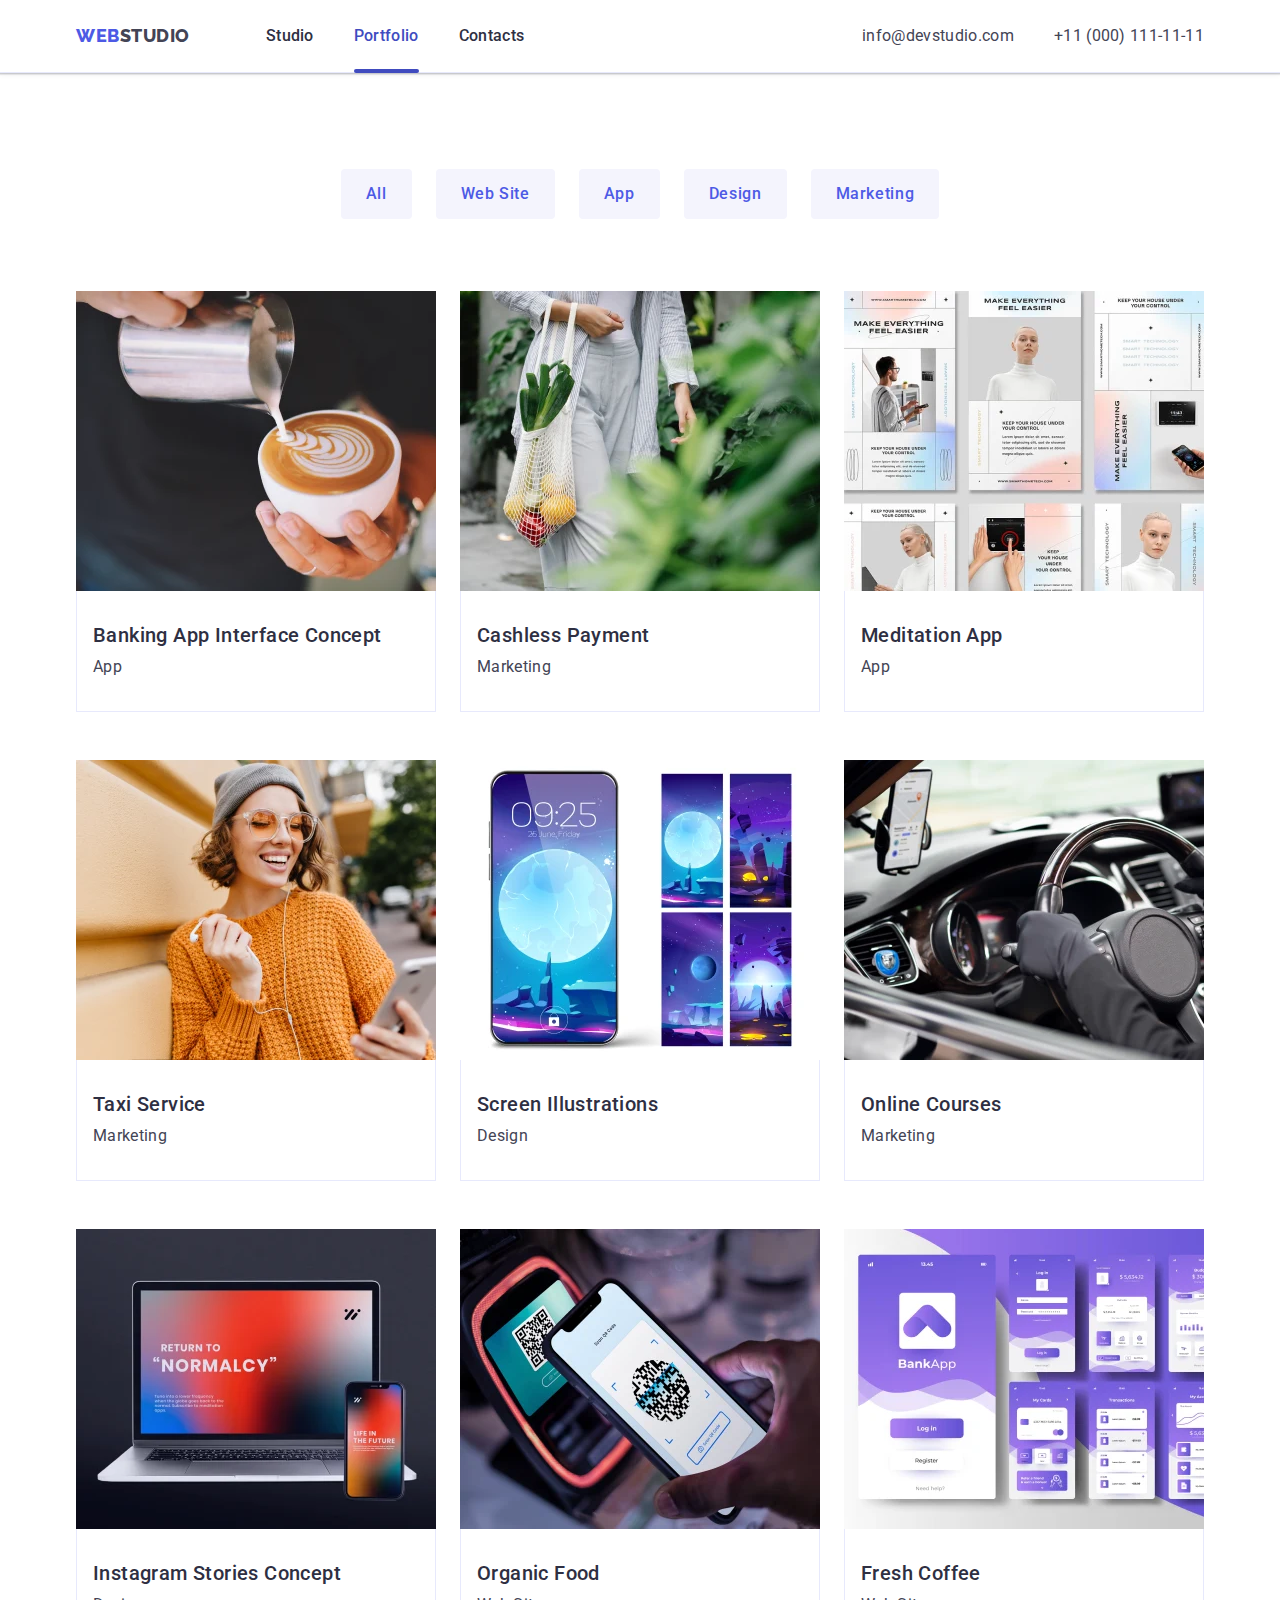
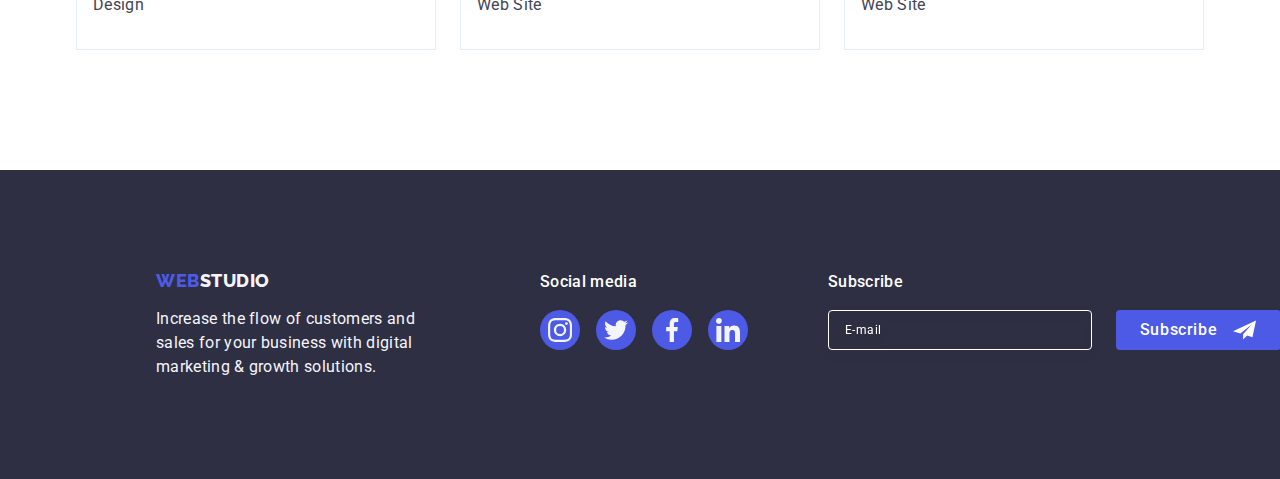
==== commit 891e86d8: "images" ====
--- a/portfolio.html
+++ b/portfolio.html
@@ -184,13 +184,29 @@
             <li class="item item-portfolio">
               <a href="#" class="link portfolio-link">
                 <div class="thumb-portfolio-img">
+                  <picture>
+                    <source srcset="./images/portfolio/desk/img_desk_p@1x.webp 1x, ./images/portfolio/desk/img_desk_p@2x.webp 2x"
+                      type="image/webp"
+                      media="(min-width: 1200px)"/>
+                      <source
+                      srcset="./images/portfolio/tab/img_tab_p@1x.webp 1x, ../images/portfolio/tab/img_tab_p@2x.webp 2x,"
+                      type="image/webp"
+                      media="(min-width: 768px)"
+                    />
+                    <source
+                      srcset="./images/portfolio/mob/img_mob_p@1x.webp 1x, ../images/portfolio/mob/img_mob_p@2x.webp 2x,"
+                      type="image/webp"
+                      media="(max-width: 767px)"
+                    />
                   <img
                     class="image portfolio-image"
                     src="./images/portfolio/banking-app.jpg"
                     alt="Banking App Interface Concept"
                     width="360"
                     height="300"
-                  />
+                    loading="lazy"
+                  />
+                  </picture>
                   <p class="overlay-portfolio-txt">
                     14 Stylish and User-Friendly App Design Concepts · Task
                     Manager App · Calorie Tracker App · Exotic Fruit Ecommerce
@@ -208,6 +224,20 @@
             <li class="item item-portfolio">
               <a href="#" class="link portfolio-link">
                 <div class="thumb-portfolio-img">
+                  <picture>
+                    <source srcset="./images/portfolio/desk/img_desk_p@1x-1.webp 1x, ./images/portfolio/desk/img_desk_p@2x-1.webp 2x"
+                      type="image/webp"
+                      media="(min-width: 1200px)"/>
+                      <source
+                      srcset="./images/portfolio/tab/img_tab_p@1x-1.webp 1x, ../images/portfolio/tab/img_tab_p@2x-1.webp 2x,"
+                      type="image/webp"
+                      media="(min-width: 768px)"
+                    />
+                    <source
+                      srcset="./images/portfolio/mob/img_mob_p@1x-1.webp 1x, ../images/portfolio/mob/img_mob_p@2x-1.webp 2x,"
+                      type="image/webp"
+                      media="(max-width: 767px)"
+                    />
                   <img
                     class="image portfolio-image"
                     src="./images/portfolio/cashless-payment.jpg"
@@ -215,6 +245,7 @@
                     width="360"
                     height="300"
                   />
+                  </picture>
                   <p class="overlay-portfolio-txt">
                     14 Stylish and User-Friendly App Design Concepts · Task
                     Manager App · Calorie Tracker App · Exotic Fruit Ecommerce
@@ -232,13 +263,29 @@
             <li class="item item-portfolio">
               <a href="#" class="link portfolio-link">
                 <div class="thumb-portfolio-img">
+                  <picture>
+                    <source srcset="./images/portfolio/desk/img_desk_p@1x-2.webp 1x, ./images/portfolio/desk/img_desk_p@2x-2.webp 2x"
+                      type="image/webp"
+                      media="(min-width: 1200px)"/>
+                      <source
+                      srcset="./images/portfolio/tab/img_tab_p@1x-2.webp 1x, ../images/portfolio/tab/img_tab_p@2x-2.webp 2x,"
+                      type="image/webp"
+                      media="(min-width: 768px)"
+                    />
+                    <source
+                      srcset="./images/portfolio/mob/img_mob_p@1x-2.webp 1x, ../images/portfolio/mob/img_mob_p@2x-2.webp 2x,"
+                      type="image/webp"
+                      media="(max-width: 767px)"
+                    />
                   <img
                     class="image portfolio-image"
                     src="./images/portfolio/meditation-app.jpg"
                     alt="meditation app"
                     width="360"
                     height="300"
-                  />
+                    loading="lazy"
+                  />
+                  </picture>
                   <p class="overlay-portfolio-txt">
                     14 Stylish and User-Friendly App Design Concepts · Task
                     Manager App · Calorie Tracker App · Exotic Fruit Ecommerce
@@ -256,13 +303,29 @@
             <li class="item item-portfolio">
               <a href="#" class="link portfolio-link">
                 <div class="thumb-portfolio-img">
+                  <picture>
+                    <source srcset="./images/portfolio/desk/img_desk_p@1x-3.webp 1x, ./images/portfolio/desk/img_desk_p@2x-3.webp 2x"
+                      type="image/webp"
+                      media="(min-width: 1200px)"/>
+                      <source
+                      srcset="./images/portfolio/tab/img_tab_p@1x-3.webp 1x, ../images/portfolio/tab/img_tab_p@2x-3.webp 2x,"
+                      type="image/webp"
+                      media="(min-width: 768px)"
+                    />
+                    <source
+                      srcset="./images/portfolio/mob/img_mob_p@1x-3.webp 1x, ../images/portfolio/mob/img_mob_p@2x-3.webp 2x,"
+                      type="image/webp"
+                      media="(max-width: 767px)"
+                    />
                   <img
                     class="image portfolio-image"
                     src="./images/portfolio/taxi-service.jpg"
                     alt="car with man inside"
                     width="360"
                     height="300"
-                  />
+                    loading="lazy"
+                  />
+                  </picture>
                   <p class="overlay-portfolio-txt">
                     14 Stylish and User-Friendly App Design Concepts · Task
                     Manager App · Calorie Tracker App · Exotic Fruit Ecommerce
@@ -280,13 +343,29 @@
             <li class="item item-portfolio">
               <a href="#" class="link portfolio-link">
                 <div class="thumb-portfolio-img">
+                  <picture>
+                    <source srcset="./images/portfolio/desk/img_desk_p@1x-4.webp 1x, ./images/portfolio/desk/img_desk_p@2x-4.webp 2x"
+                      type="image/webp"
+                      media="(min-width: 1200px)"/>
+                      <source
+                      srcset="./images/portfolio/tab/img_tab_p@1x-4.webp 1x, ../images/portfolio/tab/img_tab_p@2x-4.webp 2x,"
+                      type="image/webp"
+                      media="(min-width: 768px)"
+                    />
+                    <source
+                      srcset="./images/portfolio/mob/img_mob_p@1x-4.webp 1x, ../images/portfolio/mob/img_mob_p@2x-4.webp 2x,"
+                      type="image/webp"
+                      media="(max-width: 767px)"
+                    />
                   <img
                     class="image portfolio-image"
                     src="./images/portfolio/screen-illustrations.jpg"
                     alt="imege of the moon"
                     width="360"
                     height="300"
-                  />
+                    loading="lazy"
+                  />
+                  </picture>
                   <p class="overlay-portfolio-txt">
                     14 Stylish and User-Friendly App Design Concepts · Task
                     Manager App · Calorie Tracker App · Exotic Fruit Ecommerce
@@ -304,13 +383,29 @@
             <li class="item item-portfolio">
               <a href="#" class="link portfolio-link">
                 <div class="thumb-portfolio-img">
+                  <picture>
+                    <source srcset="./images/portfolio/desk/img_desk_p@1x-5.webp 1x, ./images/portfolio/desk/img_desk_p@2x-5.webp 2x"
+                      type="image/webp"
+                      media="(min-width: 1200px)"/>
+                      <source
+                      srcset="./images/portfolio/tab/img_tab_p@1x-5.webp 1x, ../images/portfolio/tab/img_tab_p@2x-5.webp 2x,"
+                      type="image/webp"
+                      media="(min-width: 768px)"
+                    />
+                    <source
+                      srcset="./images/portfolio/mob/img_mob_p@1x-5.webp 1x, ../images/portfolio/mob/img_mob_p@2x-5.webp 2x,"
+                      type="image/webp"
+                      media="(max-width: 767px)"
+                    />
                   <img
                     class="image portfolio-image"
                     src="./images/portfolio/online-courses.jpg"
                     alt="a blonde girl wearing a hat, glasses and an orange sweatshirt with a phone"
                     width="360"
                     height="300"
-                  />
+                    loading="lazy"
+                  />
+                  </picture>
                   <p class="overlay-portfolio-txt">
                     14 Stylish and User-Friendly App Design Concepts · Task
                     Manager App · Calorie Tracker App · Exotic Fruit Ecommerce
@@ -328,14 +423,29 @@
             <li class="item item-portfolio">
               <a href="#" class="link portfolio-link">
                 <div class="thumb-portfolio-img">
+                  <picture>
+                    <source srcset="./images/portfolio/desk/img_desk_p@1x-6.webp 1x, ./images/portfolio/desk/img_desk_p@2x-6.webp 2x"
+                      type="image/webp"
+                      media="(min-width: 1200px)"/>
+                      <source
+                      srcset="./images/portfolio/tab/img_tab_p@1x-6.webp 1x, ../images/portfolio/tab/img_tab_p@2x-6.webp 2x,"
+                      type="image/webp"
+                      media="(min-width: 768px)"
+                    />
+                    <source
+                      srcset="./images/portfolio/mob/img_mob_p@1x-6.webp 1x, ../images/portfolio/mob/img_mob_p@2x-6.webp 2x,"
+                      type="image/webp"
+                      media="(max-width: 767px)"
+                    />
                   <img
                     class="image portfolio-image"
                     src="./images/portfolio/instagram-stories-concept.jpg"
                     alt="Instagram Stories"
                     width="360"
                     height="300"
-                  />
-
+                    loading="lazy"
+                  />
+                  </picture>
                   <p class="overlay-portfolio-txt">
                     14 Stylish and User-Friendly App Design Concepts · Task
                     Manager App · Calorie Tracker App · Exotic Fruit Ecommerce
@@ -353,13 +463,29 @@
             <li class="item item-portfolio">
               <a href="#" class="link portfolio-link">
                 <div class="thumb-portfolio-img">
+                  <picture>
+                    <source srcset="./images/portfolio/desk/img_desk_p@1x-7.webp 1x, ./images/portfolio/desk/img_desk_p@2x-7.webp 2x"
+                      type="image/webp"
+                      media="(min-width: 1200px)"/>
+                      <source
+                      srcset="./images/portfolio/tab/img_tab_p@1x-7.webp 1x, ../images/portfolio/tab/img_tab_p@2x-7.webp 2x,"
+                      type="image/webp"
+                      media="(min-width: 768px)"
+                    />
+                    <source
+                      srcset="./images/portfolio/mob/img_mob_p@1x-7.webp 1x, ../images/portfolio/mob/img_mob_p@2x-7.webp 2x,"
+                      type="image/webp"
+                      media="(max-width: 767px)"
+                    />
                   <img
                     class="image portfolio-image"
                     src="./images/portfolio/organic-food.jpg"
                     alt="woman with different Organic Food"
                     width="360"
                     height="300"
-                  />
+                    loading="lazy"
+                  />
+                  </picture>
                   <p class="overlay-portfolio-txt">
                     14 Stylish and User-Friendly App Design Concepts · Task
                     Manager App · Calorie Tracker App · Exotic Fruit Ecommerce
@@ -377,13 +503,29 @@
             <li class="item item-portfolio">
               <a href="#" class="link portfolio-link">
                 <div class="thumb-portfolio-img">
+                  <picture>
+                    <source srcset="./images/portfolio/desk/img_desk_p@1x-8.webp 1x, ./images/portfolio/desk/img_desk_p@2x-8.webp 2x"
+                      type="image/webp"
+                      media="(min-width: 1200px)"/>
+                      <source
+                      srcset="./images/portfolio/tab/img_tab_p@1x-8.webp 1x, ../images/portfolio/tab/img_tab_p@2x-8.webp 2x,"
+                      type="image/webp"
+                      media="(min-width: 768px)"
+                    />
+                    <source
+                      srcset="./images/portfolio/mob/img_mob_p@1x-8.webp 1x, ../images/portfolio/mob/img_mob_p@2x-8.webp 2x,"
+                      type="image/webp"
+                      media="(max-width: 767px)"
+                    />
                   <img
                     class="image portfolio-image"
                     src="./images/portfolio/coffe.jpg"
                     alt="cup of coffe"
                     width="360"
                     height="300"
-                  />
+                    loading="lazy"
+                  />
+                  </picture>
                   <p class="overlay-portfolio-txt">
                     14 Stylish and User-Friendly App Design Concepts · Task
                     Manager App · Calorie Tracker App · Exotic Fruit Ecommerce
--- a/css/styles.css
+++ b/css/styles.css
@@ -474,17 +474,67 @@
       rgba(46, 47, 66, 0.7),
       rgba(46, 47, 66, 0.7)
     ),
-    url(../images/people-bg.jpg);
-  max-width: 1440px;
+    url(../images/hero/_mob_h@1x.webp);
+  /* max-width: 1440px; */
   background-size: cover;
   background-repeat: no-repeat;
   background-position: center;
   background-color: #2e2f42;
 }
+@media (min-device-pixel-ratio: 2),
+  (min-resolution: 192dpi),
+  (min-resolution: 2dppx) {
+  .hero-section {
+    background-image: linear-gradient(
+        rgba(46, 47, 66, 0.7),
+        rgba(46, 47, 66, 0.7)
+      ),
+      url(../images/hero/_mob_h@2x.webp);
+  }
+}
+
+@media only screen and (min-width: 768px) {
+  .hero-section {
+    background-image: linear-gradient(
+        rgba(46, 47, 66, 0.7),
+        rgba(46, 47, 66, 0.7)
+      ),
+      url(../images/hero/_tab_h@1x.webp);
+  }
+
+  @media (min-device-pixel-ratio: 2),
+    (min-resolution: 192dpi),
+    (min-resolution: 2dppx) {
+    .hero-section {
+      background-image: linear-gradient(
+          rgba(46, 47, 66, 0.7),
+          rgba(46, 47, 66, 0.7)
+        ),
+        url(../images/hero/_tab_h@2x.webp);
+    }
+  }
+}
 
 @media only screen and (min-width: 1158px) {
   .hero-section {
     padding: 188px 0;
+    background-image: linear-gradient(
+        rgba(46, 47, 66, 0.7),
+        rgba(46, 47, 66, 0.7)
+      ),
+      url(../images/hero/_desk_h@1x.webp);
+  }
+
+  @media (min-device-pixel-ratio: 2),
+    (min-resolution: 192dpi),
+    (min-resolution: 2dppx) {
+    .hero-section {
+      background-image: linear-gradient(
+          rgba(46, 47, 66, 0.7),
+          rgba(46, 47, 66, 0.7)
+        ),
+        url(../images/hero/_desk_h@2x.webp);
+    }
   }
 }
 
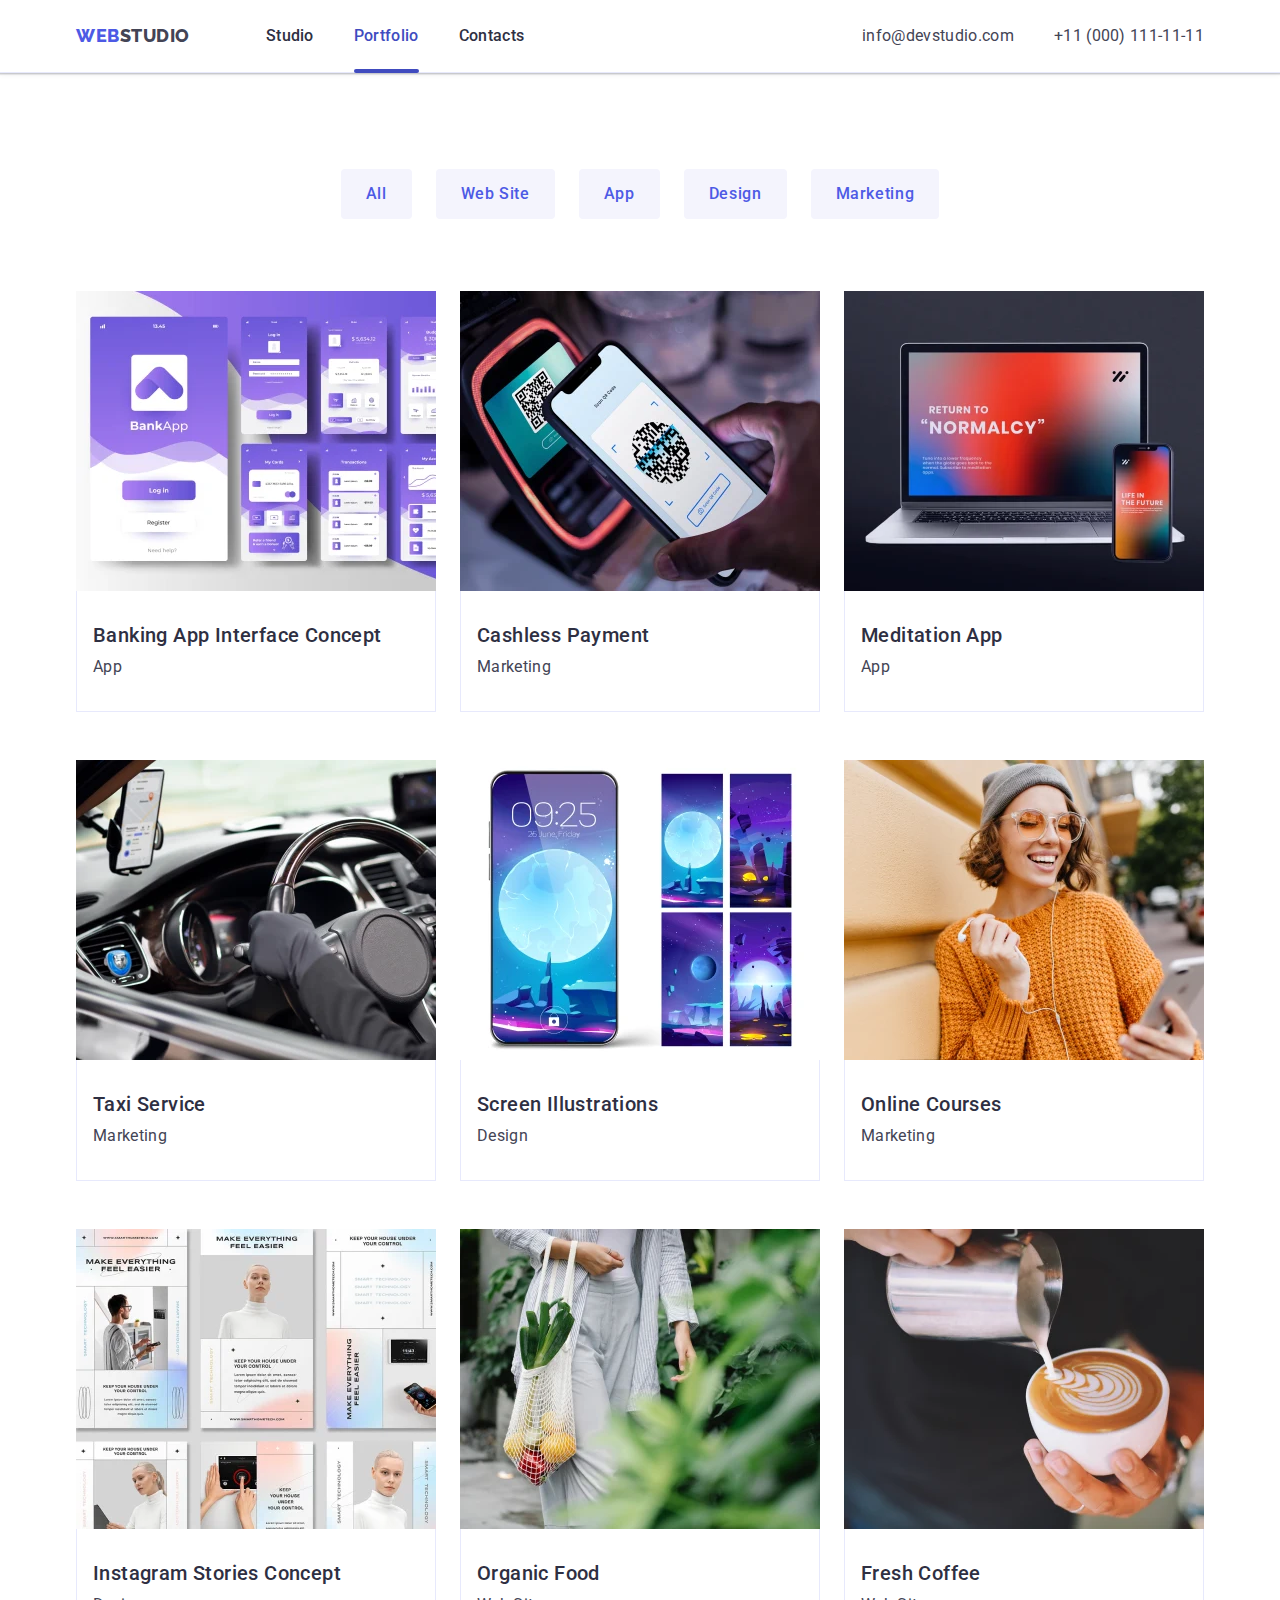
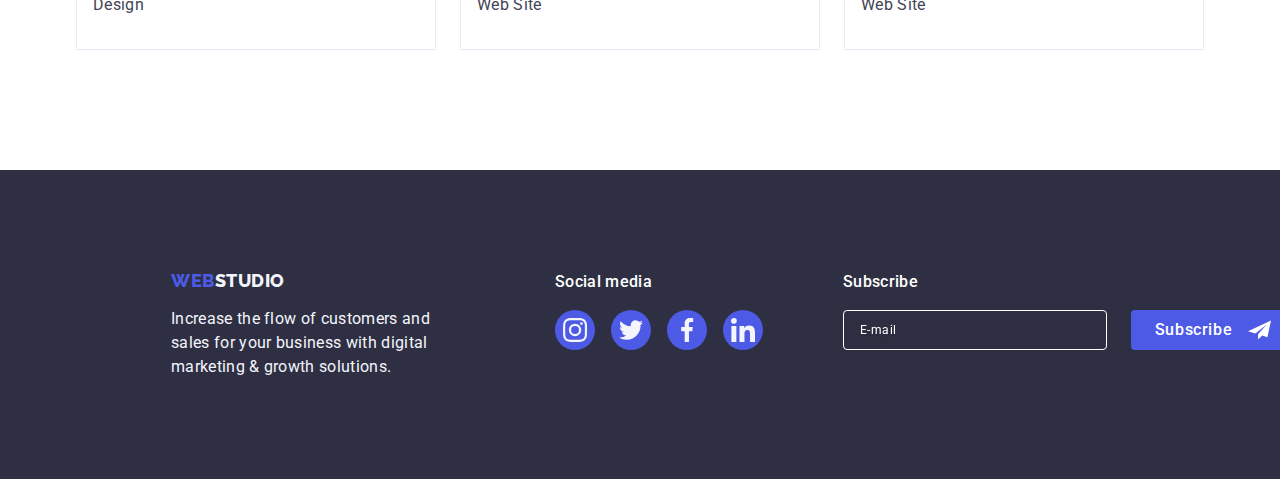
==== commit 95aaf98c: "7-try-to-finish" ====
--- a/portfolio.html
+++ b/portfolio.html
@@ -75,10 +75,10 @@
           </button>
           <ul class="list menu-list">
             <li class="menu-item">
-              <a href="./index.html" class="menu-link current-link">Studio</a>
+              <a href="./index.html" class="menu-link">Studio</a>
             </li>
             <li class="menu-item">
-              <a href="./portfolio.html" class="menu-link">Portfolio</a>
+              <a href="./portfolio.html" class="menu-link current-link">Portfolio</a>
             </li>
             <li class="menu-item">
               <a href="#" class="menu-link">Contacts</a>
@@ -544,14 +544,13 @@
         </div>
       </section>
     </main>
-      <!-- FOOTER -->
-      <footer class="footer">
-      <div class="footer-container">
+     <!-- FOOTER -->
+    <footer class="footer">
+      <div class="container footer-container">
         <div class="footer-logo-container">
-      <!-- LOGO FOOTER -->
-      <a class="logo-link footer-link" href="./index.html"
-            >Web<span class="logo-footer">Studio</span></a
-          >
+          <a class="link logo-link footer-link" href="./index.html"
+            >Web<span class="logo-footer">Studio</span>
+          </a>
           <p class="footer-text">
             Increase the flow of customers and sales for your business with
             digital marketing & growth solutions.
@@ -614,8 +613,7 @@
             </li>
           </ul>
         </div>
-      <!-- ``````FOOTER-FORM`````` -->
-      <div class="footer-form">
+        <div class="footer-form">
           <p class="footer-form-txt">Subscribe</p>
           <form class="footer-form-subscribe">
             <label class="footer-form-label">
@@ -624,6 +622,7 @@
                 name="mail"
                 type="email"
                 placeholder="E-mail"
+                required
               />
             </label>
             <button class="footer-form-btn" type="submit">
--- a/css/styles.css
+++ b/css/styles.css
@@ -463,7 +463,6 @@
     display: none;
   }
 }
-/* ,,,,,header,,,,, */
 
 /* `````HERO````` */
 
@@ -722,17 +721,17 @@
   margin-bottom: 72px;
   text-align: center;
 }
-/* @media only screen and (max-width: 767px) {
-  .team-list {
-    flex-direction: column;
-  }
-} */
+
+.team-list {
+  display: flex;
+  flex-wrap: wrap;
+  column-gap: 24px;
+  row-gap: 96px;
+  justify-content: center;
+}
 
 @media only screen and (min-width: 768px) {
   .team-list {
-    display: flex;
-    flex-wrap: wrap;
-    column-gap: 24px;
     row-gap: 72px;
   }
 }
@@ -962,11 +961,6 @@
   transition-timing-function: cubic-bezier(0.4, 0, 0.2, 1);
 }
 
-.item-portfolio {
-  width: calc((100% - 48px) / 3);
-  position: relative;
-}
-
 .list-portfolio .portfolio-link {
   transition: box-shadow 250ms cubic-bezier(0.4, 0, 0.2, 1);
 }
@@ -987,8 +981,27 @@
   row-gap: 48px;
 }
 
+@media only screen and (min-width: 768px) and (max-width: 1157px) {
+  .list-portfolio {
+    row-gap: 72px;
+  }
+}
+
 .item-portfolio {
   display: flex;
+  position: relative;
+}
+
+@media only screen and (min-width: 768px) {
+  .item-portfolio {
+    flex-basis: calc((100% - 24px) / 2);
+  }
+}
+
+@media only screen and (min-width: 1158px) {
+  .item-portfolio {
+    flex-basis: calc((100% - 48px) / 3);
+  }
 }
 
 .portfolio-inform {
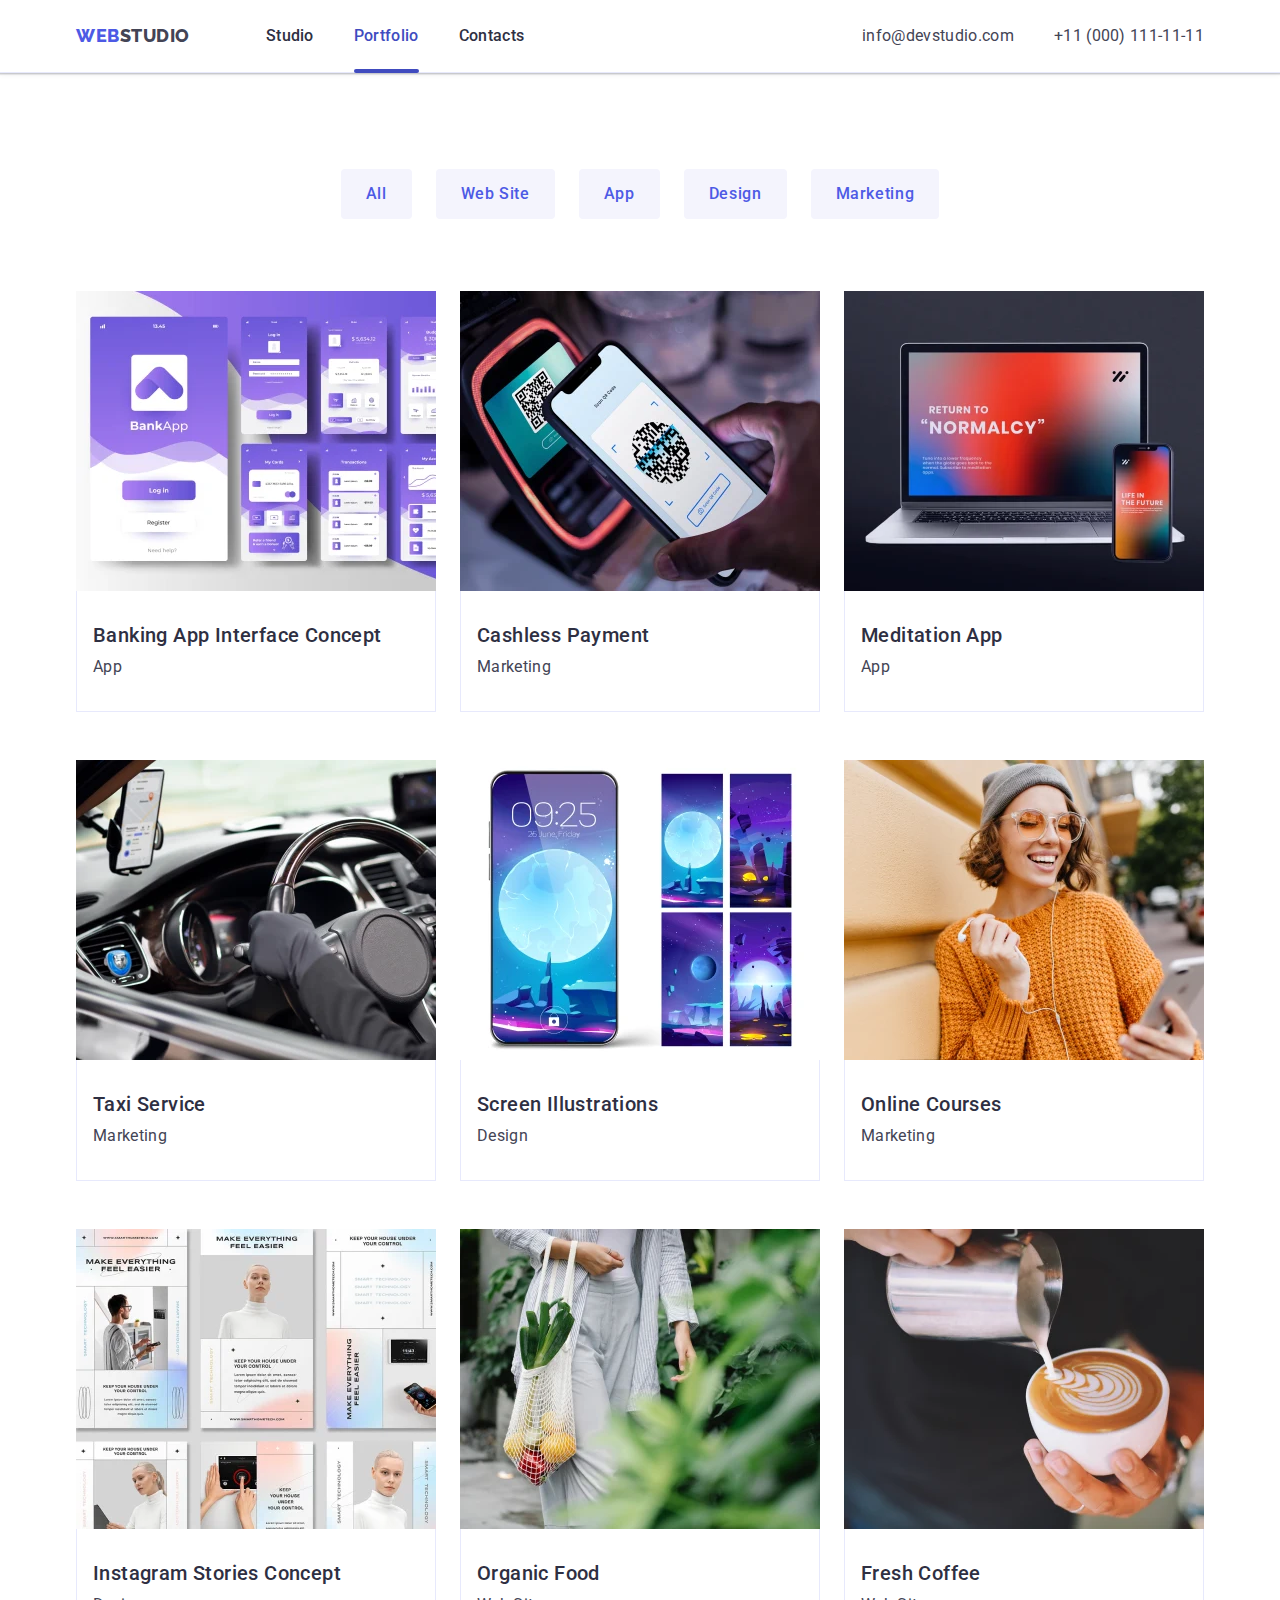
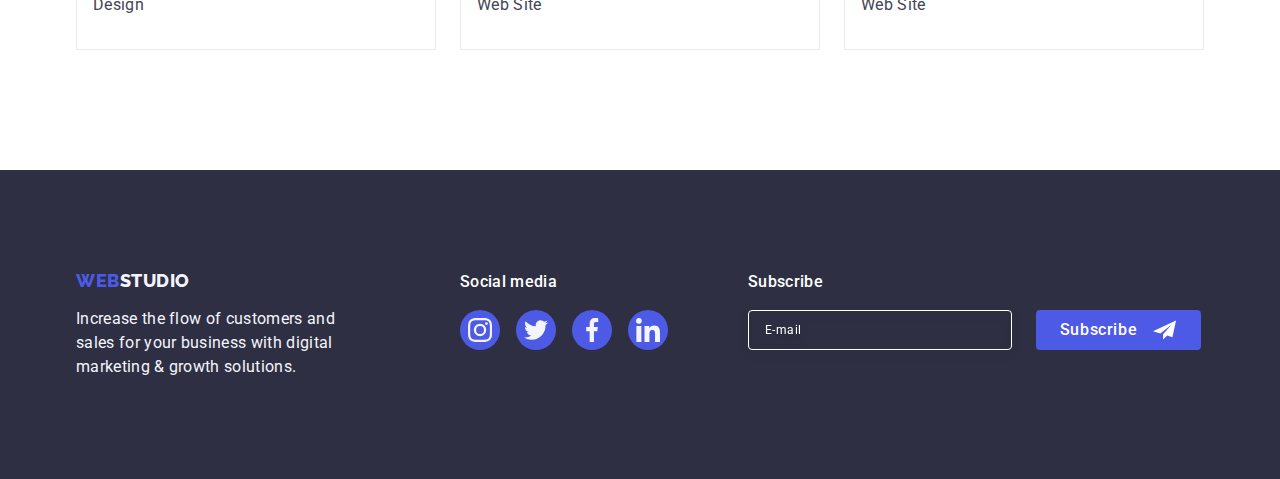
==== commit 4c0c090c: "mob.menu+hero" ====
--- a/portfolio.html
+++ b/portfolio.html
@@ -17,7 +17,7 @@
       href="https://cdn.jsdelivr.net/npm/modern-normalize@2.0.0/modern-normalize.min.css"
     />
     <link rel="stylesheet" href="./css/styles.css" />
-        <link rel="icon" href="./images/favicon/40web-development_102111.png" />
+    <link rel="icon" href="./images/favicon/40web-development_102111.png" />
   </head>
   <!-- BODY -->
   <body>
@@ -58,109 +58,19 @@
             </li>
           </ul>
         </address>
-        <!-- MOB MENU -->
         <button type="button" class="mob-menu-open js-open-menu">
           <svg class="mob-menu__open-icon" width="32" height="22">
             <use href="./images/icons.svg#burger"></use>
           </svg>
         </button>
       </div>
-
-      <div class="mob-menu js-menu-container">
-        <div class="container mob-menu-container">
-          <button class="mob-menu-close js-close-menu">
-            <svg class="mob-menu__close-icon" width="8" height="8">
-              <use href="./images/icons.svg#close"></use>
-            </svg>
-          </button>
-          <ul class="list menu-list">
-            <li class="menu-item">
-              <a href="./index.html" class="menu-link">Studio</a>
-            </li>
-            <li class="menu-item">
-              <a href="./portfolio.html" class="menu-link current-link">Portfolio</a>
-            </li>
-            <li class="menu-item">
-              <a href="#" class="menu-link">Contacts</a>
-            </li>
-          </ul>
-          <address class="menu-address">
-            <ul class="menu-address-list">
-              <li class="menu-address-item">
-                <a class="menu-contact" href="mailto:info@devstudio.com"
-                  >info@devstudio.com</a
-                >
-              </li>
-              <li class="menu-address-item menu-tel-item">
-                <a class="menu-contact menu-tel" href="tel:+110001111111"
-                  >+11 (000) 111-11-11</a
-                >
-              </li>
-            </ul>
-          </address>
-          <ul class="menu-socials">
-            <li class="menu-socials-items">
-              <a
-                class="menu-socials-links"
-                aria-label="instagram icon"
-                href="https://www.instagram.com/"
-                target="_blank"
-                rel="noopener no referrer"
-              >
-                <svg class="menu-socials-icons" width="24" height="24">
-                  <use href="./images/icons.svg#instagram"></use>
-                </svg>
-              </a>
-            </li>
-            <li class="menu-socials-items">
-              <a
-                class="menu-socials-links"
-                aria-label="twitter icon"
-                href="https://twitter.com/"
-                target="_blank"
-                rel="noopener no referrer"
-              >
-                <svg class="menu-socials-icons" width="24" height="24">
-                  <use href="./images/icons.svg#twitter"></use>
-                </svg>
-              </a>
-            </li>
-            <li class="menu-socials-items">
-              <a
-                class="menu-socials-links"
-                aria-label="facebook icon"
-                href="https://www.facebook.com/"
-                target="_blank"
-                rel="noopener no referrer"
-              >
-                <svg class="menu-socials-icons" width="24" height="24">
-                  <use href="./images/icons.svg#facebook"></use>
-                </svg>
-              </a>
-            </li>
-            <li class="menu-socials-items">
-              <a
-                class="menu-socials-links"
-                aria-label="linkedin icon"
-                href="https://www.linkedin.com/"
-                target="_blank"
-                rel="noopener no referrer"
-              >
-                <svg class="menu-socials-icons" width="24" height="24">
-                  <use href="./images/icons.svg#linkedin"></use>
-                </svg>
-              </a>
-            </li>
-          </ul>
-        </div>
-      </div>
     </header>
     <!-- MAIN PORTFOLIO -->
     <main>
       <section class="section portfolio-section">
         <div class="container">
-      <!-- BUTTONS PORTFOLIO -->
-      <h1 class="visually-hidden">Filter</h1>
+          <!-- BUTTONS PORTFOLIO -->
+          <h1 class="visually-hidden">Filter</h1>
           <ul class="list list-button">
             <li class="item-button">
               <button class="filter-button" type="button">All</button>
@@ -178,34 +88,45 @@
               <button class="filter-button" type="button">Marketing</button>
             </li>
           </ul>
-      <!-- PORTFOLIO -->
+          <!-- PORTFOLIO -->
 
-      <ul class="list list-portfolio">
-            <li class="item item-portfolio">
-              <a href="#" class="link portfolio-link">
-                <div class="thumb-portfolio-img">
-                  <picture>
-                    <source srcset="./images/portfolio/desk/img_desk_p@1x.webp 1x, ./images/portfolio/desk/img_desk_p@2x.webp 2x"
-                      type="image/webp"
-                      media="(min-width: 1200px)"/>
-                      <source
-                      srcset="./images/portfolio/tab/img_tab_p@1x.webp 1x, ../images/portfolio/tab/img_tab_p@2x.webp 2x,"
-                      type="image/webp"
-                      media="(min-width: 768px)"
-                    />
-                    <source
-                      srcset="./images/portfolio/mob/img_mob_p@1x.webp 1x, ../images/portfolio/mob/img_mob_p@2x.webp 2x,"
-                      type="image/webp"
-                      media="(max-width: 767px)"
-                    />
-                  <img
-                    class="image portfolio-image"
-                    src="./images/portfolio/banking-app.jpg"
-                    alt="Banking App Interface Concept"
-                    width="360"
-                    height="300"
-                    loading="lazy"
-                  />
+          <ul class="list list-portfolio">
+            <li class="item item-portfolio">
+              <a href="#" class="link portfolio-link">
+                <div class="thumb-portfolio-img">
+                  <picture>
+                    <source
+                      srcset="
+                        ./images/portfolio/desk/img_desk_p@1x.webp 1x,
+                        ./images/portfolio/desk/img_desk_p@2x.webp 2x
+                      "
+                      type="image/webp"
+                      media="(min-width: 1200px)"
+                    />
+                    <source
+                      srcset="
+                        ./images/portfolio/tab/img_tab_p@1x.webp  1x,
+                        ../images/portfolio/tab/img_tab_p@2x.webp 2x
+                      "
+                      type="image/webp"
+                      media="(min-width: 768px)"
+                    />
+                    <source
+                      srcset="
+                        ./images/portfolio/mob/img_mob_p@1x.webp  1x,
+                        ../images/portfolio/mob/img_mob_p@2x.webp 2x
+                      "
+                      type="image/webp"
+                      media="(max-width: 767px)"
+                    />
+                    <img
+                      class="image portfolio-image"
+                      src="./images/portfolio/banking-app.jpg"
+                      alt="Banking App Interface Concept"
+                      width="360"
+                      height="300"
+                      loading="lazy"
+                    />
                   </picture>
                   <p class="overlay-portfolio-txt">
                     14 Stylish and User-Friendly App Design Concepts · Task
@@ -225,26 +146,37 @@
               <a href="#" class="link portfolio-link">
                 <div class="thumb-portfolio-img">
                   <picture>
-                    <source srcset="./images/portfolio/desk/img_desk_p@1x-1.webp 1x, ./images/portfolio/desk/img_desk_p@2x-1.webp 2x"
-                      type="image/webp"
-                      media="(min-width: 1200px)"/>
-                      <source
-                      srcset="./images/portfolio/tab/img_tab_p@1x-1.webp 1x, ../images/portfolio/tab/img_tab_p@2x-1.webp 2x,"
-                      type="image/webp"
-                      media="(min-width: 768px)"
-                    />
-                    <source
-                      srcset="./images/portfolio/mob/img_mob_p@1x-1.webp 1x, ../images/portfolio/mob/img_mob_p@2x-1.webp 2x,"
-                      type="image/webp"
-                      media="(max-width: 767px)"
-                    />
-                  <img
-                    class="image portfolio-image"
-                    src="./images/portfolio/cashless-payment.jpg"
-                    alt="mobile cashless payment"
-                    width="360"
-                    height="300"
-                  />
+                    <source
+                      srcset="
+                        ./images/portfolio/desk/img_desk_p@1x-1.webp 1x,
+                        ./images/portfolio/desk/img_desk_p@2x-1.webp 2x
+                      "
+                      type="image/webp"
+                      media="(min-width: 1200px)"
+                    />
+                    <source
+                      srcset="
+                        ./images/portfolio/tab/img_tab_p@1x-1.webp  1x,
+                        ../images/portfolio/tab/img_tab_p@2x-1.webp 2x
+                      "
+                      type="image/webp"
+                      media="(min-width: 768px)"
+                    />
+                    <source
+                      srcset="
+                        ./images/portfolio/mob/img_mob_p@1x-1.webp  1x,
+                        ../images/portfolio/mob/img_mob_p@2x-1.webp 2x
+                      "
+                      type="image/webp"
+                      media="(max-width: 767px)"
+                    />
+                    <img
+                      class="image portfolio-image"
+                      src="./images/portfolio/cashless-payment.jpg"
+                      alt="mobile cashless payment"
+                      width="360"
+                      height="300"
+                    />
                   </picture>
                   <p class="overlay-portfolio-txt">
                     14 Stylish and User-Friendly App Design Concepts · Task
@@ -264,27 +196,38 @@
               <a href="#" class="link portfolio-link">
                 <div class="thumb-portfolio-img">
                   <picture>
-                    <source srcset="./images/portfolio/desk/img_desk_p@1x-2.webp 1x, ./images/portfolio/desk/img_desk_p@2x-2.webp 2x"
-                      type="image/webp"
-                      media="(min-width: 1200px)"/>
-                      <source
-                      srcset="./images/portfolio/tab/img_tab_p@1x-2.webp 1x, ../images/portfolio/tab/img_tab_p@2x-2.webp 2x,"
-                      type="image/webp"
-                      media="(min-width: 768px)"
-                    />
-                    <source
-                      srcset="./images/portfolio/mob/img_mob_p@1x-2.webp 1x, ../images/portfolio/mob/img_mob_p@2x-2.webp 2x,"
-                      type="image/webp"
-                      media="(max-width: 767px)"
-                    />
-                  <img
-                    class="image portfolio-image"
-                    src="./images/portfolio/meditation-app.jpg"
-                    alt="meditation app"
-                    width="360"
-                    height="300"
-                    loading="lazy"
-                  />
+                    <source
+                      srcset="
+                        ./images/portfolio/desk/img_desk_p@1x-2.webp 1x,
+                        ./images/portfolio/desk/img_desk_p@2x-2.webp 2x
+                      "
+                      type="image/webp"
+                      media="(min-width: 1200px)"
+                    />
+                    <source
+                      srcset="
+                        ./images/portfolio/tab/img_tab_p@1x-2.webp  1x,
+                        ../images/portfolio/tab/img_tab_p@2x-2.webp 2x
+                      "
+                      type="image/webp"
+                      media="(min-width: 768px)"
+                    />
+                    <source
+                      srcset="
+                        ./images/portfolio/mob/img_mob_p@1x-2.webp  1x,
+                        ../images/portfolio/mob/img_mob_p@2x-2.webp 2x
+                      "
+                      type="image/webp"
+                      media="(max-width: 767px)"
+                    />
+                    <img
+                      class="image portfolio-image"
+                      src="./images/portfolio/meditation-app.jpg"
+                      alt="meditation app"
+                      width="360"
+                      height="300"
+                      loading="lazy"
+                    />
                   </picture>
                   <p class="overlay-portfolio-txt">
                     14 Stylish and User-Friendly App Design Concepts · Task
@@ -304,27 +247,38 @@
               <a href="#" class="link portfolio-link">
                 <div class="thumb-portfolio-img">
                   <picture>
-                    <source srcset="./images/portfolio/desk/img_desk_p@1x-3.webp 1x, ./images/portfolio/desk/img_desk_p@2x-3.webp 2x"
-                      type="image/webp"
-                      media="(min-width: 1200px)"/>
-                      <source
-                      srcset="./images/portfolio/tab/img_tab_p@1x-3.webp 1x, ../images/portfolio/tab/img_tab_p@2x-3.webp 2x,"
-                      type="image/webp"
-                      media="(min-width: 768px)"
-                    />
-                    <source
-                      srcset="./images/portfolio/mob/img_mob_p@1x-3.webp 1x, ../images/portfolio/mob/img_mob_p@2x-3.webp 2x,"
-                      type="image/webp"
-                      media="(max-width: 767px)"
-                    />
-                  <img
-                    class="image portfolio-image"
-                    src="./images/portfolio/taxi-service.jpg"
-                    alt="car with man inside"
-                    width="360"
-                    height="300"
-                    loading="lazy"
-                  />
+                    <source
+                      srcset="
+                        ./images/portfolio/desk/img_desk_p@1x-3.webp 1x,
+                        ./images/portfolio/desk/img_desk_p@2x-3.webp 2x
+                      "
+                      type="image/webp"
+                      media="(min-width: 1200px)"
+                    />
+                    <source
+                      srcset="
+                        ./images/portfolio/tab/img_tab_p@1x-3.webp  1x,
+                        ../images/portfolio/tab/img_tab_p@2x-3.webp 2x
+                      "
+                      type="image/webp"
+                      media="(min-width: 768px)"
+                    />
+                    <source
+                      srcset="
+                        ./images/portfolio/mob/img_mob_p@1x-3.webp  1x,
+                        ../images/portfolio/mob/img_mob_p@2x-3.webp 2x
+                      "
+                      type="image/webp"
+                      media="(max-width: 767px)"
+                    />
+                    <img
+                      class="image portfolio-image"
+                      src="./images/portfolio/taxi-service.jpg"
+                      alt="car with man inside"
+                      width="360"
+                      height="300"
+                      loading="lazy"
+                    />
                   </picture>
                   <p class="overlay-portfolio-txt">
                     14 Stylish and User-Friendly App Design Concepts · Task
@@ -344,27 +298,38 @@
               <a href="#" class="link portfolio-link">
                 <div class="thumb-portfolio-img">
                   <picture>
-                    <source srcset="./images/portfolio/desk/img_desk_p@1x-4.webp 1x, ./images/portfolio/desk/img_desk_p@2x-4.webp 2x"
-                      type="image/webp"
-                      media="(min-width: 1200px)"/>
-                      <source
-                      srcset="./images/portfolio/tab/img_tab_p@1x-4.webp 1x, ../images/portfolio/tab/img_tab_p@2x-4.webp 2x,"
-                      type="image/webp"
-                      media="(min-width: 768px)"
-                    />
-                    <source
-                      srcset="./images/portfolio/mob/img_mob_p@1x-4.webp 1x, ../images/portfolio/mob/img_mob_p@2x-4.webp 2x,"
-                      type="image/webp"
-                      media="(max-width: 767px)"
-                    />
-                  <img
-                    class="image portfolio-image"
-                    src="./images/portfolio/screen-illustrations.jpg"
-                    alt="imege of the moon"
-                    width="360"
-                    height="300"
-                    loading="lazy"
-                  />
+                    <source
+                      srcset="
+                        ./images/portfolio/desk/img_desk_p@1x-4.webp 1x,
+                        ./images/portfolio/desk/img_desk_p@2x-4.webp 2x
+                      "
+                      type="image/webp"
+                      media="(min-width: 1200px)"
+                    />
+                    <source
+                      srcset="
+                        ./images/portfolio/tab/img_tab_p@1x-4.webp  1x,
+                        ../images/portfolio/tab/img_tab_p@2x-4.webp 2x
+                      "
+                      type="image/webp"
+                      media="(min-width: 768px)"
+                    />
+                    <source
+                      srcset="
+                        ./images/portfolio/mob/img_mob_p@1x-4.webp  1x,
+                        ../images/portfolio/mob/img_mob_p@2x-4.webp 2x
+                      "
+                      type="image/webp"
+                      media="(max-width: 767px)"
+                    />
+                    <img
+                      class="image portfolio-image"
+                      src="./images/portfolio/screen-illustrations.jpg"
+                      alt="imege of the moon"
+                      width="360"
+                      height="300"
+                      loading="lazy"
+                    />
                   </picture>
                   <p class="overlay-portfolio-txt">
                     14 Stylish and User-Friendly App Design Concepts · Task
@@ -384,27 +349,38 @@
               <a href="#" class="link portfolio-link">
                 <div class="thumb-portfolio-img">
                   <picture>
-                    <source srcset="./images/portfolio/desk/img_desk_p@1x-5.webp 1x, ./images/portfolio/desk/img_desk_p@2x-5.webp 2x"
-                      type="image/webp"
-                      media="(min-width: 1200px)"/>
-                      <source
-                      srcset="./images/portfolio/tab/img_tab_p@1x-5.webp 1x, ../images/portfolio/tab/img_tab_p@2x-5.webp 2x,"
-                      type="image/webp"
-                      media="(min-width: 768px)"
-                    />
-                    <source
-                      srcset="./images/portfolio/mob/img_mob_p@1x-5.webp 1x, ../images/portfolio/mob/img_mob_p@2x-5.webp 2x,"
-                      type="image/webp"
-                      media="(max-width: 767px)"
-                    />
-                  <img
-                    class="image portfolio-image"
-                    src="./images/portfolio/online-courses.jpg"
-                    alt="a blonde girl wearing a hat, glasses and an orange sweatshirt with a phone"
-                    width="360"
-                    height="300"
-                    loading="lazy"
-                  />
+                    <source
+                      srcset="
+                        ./images/portfolio/desk/img_desk_p@1x-5.webp 1x,
+                        ./images/portfolio/desk/img_desk_p@2x-5.webp 2x
+                      "
+                      type="image/webp"
+                      media="(min-width: 1200px)"
+                    />
+                    <source
+                      srcset="
+                        ./images/portfolio/tab/img_tab_p@1x-5.webp  1x,
+                        ../images/portfolio/tab/img_tab_p@2x-5.webp 2x
+                      "
+                      type="image/webp"
+                      media="(min-width: 768px)"
+                    />
+                    <source
+                      srcset="
+                        ./images/portfolio/mob/img_mob_p@1x-5.webp  1x,
+                        ../images/portfolio/mob/img_mob_p@2x-5.webp 2x
+                      "
+                      type="image/webp"
+                      media="(max-width: 767px)"
+                    />
+                    <img
+                      class="image portfolio-image"
+                      src="./images/portfolio/online-courses.jpg"
+                      alt="a blonde girl wearing a hat, glasses and an orange sweatshirt with a phone"
+                      width="360"
+                      height="300"
+                      loading="lazy"
+                    />
                   </picture>
                   <p class="overlay-portfolio-txt">
                     14 Stylish and User-Friendly App Design Concepts · Task
@@ -424,27 +400,38 @@
               <a href="#" class="link portfolio-link">
                 <div class="thumb-portfolio-img">
                   <picture>
-                    <source srcset="./images/portfolio/desk/img_desk_p@1x-6.webp 1x, ./images/portfolio/desk/img_desk_p@2x-6.webp 2x"
-                      type="image/webp"
-                      media="(min-width: 1200px)"/>
-                      <source
-                      srcset="./images/portfolio/tab/img_tab_p@1x-6.webp 1x, ../images/portfolio/tab/img_tab_p@2x-6.webp 2x,"
-                      type="image/webp"
-                      media="(min-width: 768px)"
-                    />
-                    <source
-                      srcset="./images/portfolio/mob/img_mob_p@1x-6.webp 1x, ../images/portfolio/mob/img_mob_p@2x-6.webp 2x,"
-                      type="image/webp"
-                      media="(max-width: 767px)"
-                    />
-                  <img
-                    class="image portfolio-image"
-                    src="./images/portfolio/instagram-stories-concept.jpg"
-                    alt="Instagram Stories"
-                    width="360"
-                    height="300"
-                    loading="lazy"
-                  />
+                    <source
+                      srcset="
+                        ./images/portfolio/desk/img_desk_p@1x-6.webp 1x,
+                        ./images/portfolio/desk/img_desk_p@2x-6.webp 2x
+                      "
+                      type="image/webp"
+                      media="(min-width: 1200px)"
+                    />
+                    <source
+                      srcset="
+                        ./images/portfolio/tab/img_tab_p@1x-6.webp  1x,
+                        ../images/portfolio/tab/img_tab_p@2x-6.webp 2x
+                      "
+                      type="image/webp"
+                      media="(min-width: 768px)"
+                    />
+                    <source
+                      srcset="
+                        ./images/portfolio/mob/img_mob_p@1x-6.webp  1x,
+                        ../images/portfolio/mob/img_mob_p@2x-6.webp 2x
+                      "
+                      type="image/webp"
+                      media="(max-width: 767px)"
+                    />
+                    <img
+                      class="image portfolio-image"
+                      src="./images/portfolio/instagram-stories-concept.jpg"
+                      alt="Instagram Stories"
+                      width="360"
+                      height="300"
+                      loading="lazy"
+                    />
                   </picture>
                   <p class="overlay-portfolio-txt">
                     14 Stylish and User-Friendly App Design Concepts · Task
@@ -464,27 +451,38 @@
               <a href="#" class="link portfolio-link">
                 <div class="thumb-portfolio-img">
                   <picture>
-                    <source srcset="./images/portfolio/desk/img_desk_p@1x-7.webp 1x, ./images/portfolio/desk/img_desk_p@2x-7.webp 2x"
-                      type="image/webp"
-                      media="(min-width: 1200px)"/>
-                      <source
-                      srcset="./images/portfolio/tab/img_tab_p@1x-7.webp 1x, ../images/portfolio/tab/img_tab_p@2x-7.webp 2x,"
-                      type="image/webp"
-                      media="(min-width: 768px)"
-                    />
-                    <source
-                      srcset="./images/portfolio/mob/img_mob_p@1x-7.webp 1x, ../images/portfolio/mob/img_mob_p@2x-7.webp 2x,"
-                      type="image/webp"
-                      media="(max-width: 767px)"
-                    />
-                  <img
-                    class="image portfolio-image"
-                    src="./images/portfolio/organic-food.jpg"
-                    alt="woman with different Organic Food"
-                    width="360"
-                    height="300"
-                    loading="lazy"
-                  />
+                    <source
+                      srcset="
+                        ./images/portfolio/desk/img_desk_p@1x-7.webp 1x,
+                        ./images/portfolio/desk/img_desk_p@2x-7.webp 2x
+                      "
+                      type="image/webp"
+                      media="(min-width: 1200px)"
+                    />
+                    <source
+                      srcset="
+                        ./images/portfolio/tab/img_tab_p@1x-7.webp  1x,
+                        ../images/portfolio/tab/img_tab_p@2x-7.webp 2x
+                      "
+                      type="image/webp"
+                      media="(min-width: 768px)"
+                    />
+                    <source
+                      srcset="
+                        ./images/portfolio/mob/img_mob_p@1x-7.webp  1x,
+                        ../images/portfolio/mob/img_mob_p@2x-7.webp 2x
+                      "
+                      type="image/webp"
+                      media="(max-width: 767px)"
+                    />
+                    <img
+                      class="image portfolio-image"
+                      src="./images/portfolio/organic-food.jpg"
+                      alt="woman with different Organic Food"
+                      width="360"
+                      height="300"
+                      loading="lazy"
+                    />
                   </picture>
                   <p class="overlay-portfolio-txt">
                     14 Stylish and User-Friendly App Design Concepts · Task
@@ -504,27 +502,38 @@
               <a href="#" class="link portfolio-link">
                 <div class="thumb-portfolio-img">
                   <picture>
-                    <source srcset="./images/portfolio/desk/img_desk_p@1x-8.webp 1x, ./images/portfolio/desk/img_desk_p@2x-8.webp 2x"
-                      type="image/webp"
-                      media="(min-width: 1200px)"/>
-                      <source
-                      srcset="./images/portfolio/tab/img_tab_p@1x-8.webp 1x, ../images/portfolio/tab/img_tab_p@2x-8.webp 2x,"
-                      type="image/webp"
-                      media="(min-width: 768px)"
-                    />
-                    <source
-                      srcset="./images/portfolio/mob/img_mob_p@1x-8.webp 1x, ../images/portfolio/mob/img_mob_p@2x-8.webp 2x,"
-                      type="image/webp"
-                      media="(max-width: 767px)"
-                    />
-                  <img
-                    class="image portfolio-image"
-                    src="./images/portfolio/coffe.jpg"
-                    alt="cup of coffe"
-                    width="360"
-                    height="300"
-                    loading="lazy"
-                  />
+                    <source
+                      srcset="
+                        ./images/portfolio/desk/img_desk_p@1x-8.webp 1x,
+                        ./images/portfolio/desk/img_desk_p@2x-8.webp 2x
+                      "
+                      type="image/webp"
+                      media="(min-width: 1200px)"
+                    />
+                    <source
+                      srcset="
+                        ./images/portfolio/tab/img_tab_p@1x-8.webp  1x,
+                        ../images/portfolio/tab/img_tab_p@2x-8.webp 2x
+                      "
+                      type="image/webp"
+                      media="(min-width: 768px)"
+                    />
+                    <source
+                      srcset="
+                        ./images/portfolio/mob/img_mob_p@1x-8.webp  1x,
+                        ../images/portfolio/mob/img_mob_p@2x-8.webp 2x
+                      "
+                      type="image/webp"
+                      media="(max-width: 767px)"
+                    />
+                    <img
+                      class="image portfolio-image"
+                      src="./images/portfolio/coffe.jpg"
+                      alt="cup of coffe"
+                      width="360"
+                      height="300"
+                      loading="lazy"
+                    />
                   </picture>
                   <p class="overlay-portfolio-txt">
                     14 Stylish and User-Friendly App Design Concepts · Task
@@ -544,7 +553,7 @@
         </div>
       </section>
     </main>
-     <!-- FOOTER -->
+    <!-- FOOTER -->
     <footer class="footer">
       <div class="container footer-container">
         <div class="footer-logo-container">
@@ -635,9 +644,97 @@
         </div>
       </div>
     </footer>
-  </body>
-</html>
-    </main>
+    <!-- MOB MENU -->
+    <div class="mob-menu js-menu-container">
+      <div class="container mob-menu-container">
+        <button class="mob-menu-close js-close-menu">
+          <svg class="mob-menu__close-icon" width="8" height="8">
+            <use href="./images/icons.svg#close"></use>
+          </svg>
+        </button>
+        <ul class="list menu-list">
+          <li class="menu-item">
+            <a href="./index.html" class="menu-link">Studio</a>
+          </li>
+          <li class="menu-item">
+            <a href="./portfolio.html" class="menu-link current-link"
+              >Portfolio</a
+            >
+          </li>
+          <li class="menu-item">
+            <a href="#" class="menu-link">Contacts</a>
+          </li>
+        </ul>
+        <address class="menu-address">
+          <ul class="menu-address-list">
+            <li class="menu-address-item">
+              <a class="menu-contact" href="mailto:info@devstudio.com"
+                >info@devstudio.com</a
+              >
+            </li>
+            <li class="menu-address-item menu-tel-item">
+              <a class="menu-contact menu-tel" href="tel:+110001111111"
+                >+11 (000) 111-11-11</a
+              >
+            </li>
+          </ul>
+        </address>
+        <ul class="menu-socials">
+          <li class="menu-socials-items">
+            <a
+              class="menu-socials-links"
+              aria-label="instagram icon"
+              href="https://www.instagram.com/"
+              target="_blank"
+              rel="noopener no referrer"
+            >
+              <svg class="menu-socials-icons" width="24" height="24">
+                <use href="./images/icons.svg#instagram"></use>
+              </svg>
+            </a>
+          </li>
+          <li class="menu-socials-items">
+            <a
+              class="menu-socials-links"
+              aria-label="twitter icon"
+              href="https://twitter.com/"
+              target="_blank"
+              rel="noopener no referrer"
+            >
+              <svg class="menu-socials-icons" width="24" height="24">
+                <use href="./images/icons.svg#twitter"></use>
+              </svg>
+            </a>
+          </li>
+          <li class="menu-socials-items">
+            <a
+              class="menu-socials-links"
+              aria-label="facebook icon"
+              href="https://www.facebook.com/"
+              target="_blank"
+              rel="noopener no referrer"
+            >
+              <svg class="menu-socials-icons" width="24" height="24">
+                <use href="./images/icons.svg#facebook"></use>
+              </svg>
+            </a>
+          </li>
+          <li class="menu-socials-items">
+            <a
+              class="menu-socials-links"
+              aria-label="linkedin icon"
+              href="https://www.linkedin.com/"
+              target="_blank"
+              rel="noopener no referrer"
+            >
+              <svg class="menu-socials-icons" width="24" height="24">
+                <use href="./images/icons.svg#linkedin"></use>
+              </svg>
+            </a>
+          </li>
+        </ul>
+      </div>
+    </div>
     <script src="./js/mobile-menu.js"></script>
   </body>
 </html>
--- a/css/styles.css
+++ b/css/styles.css
@@ -1,8 +1,3 @@
-/* !!!!!!!!!!!!!!!!!!!!!!!!!!!!!!!!!!!!!!!!!!!!!!!! */
-/* .team-container * {outline: 1px solid tomato} * */
-/* div.goals-icon+svg.goals-icon[width="16" hight="16"]>use[href="./images/icons.svg#"]
- */
-
 /* `````ROOT````` */
 :root {
   --card-set-gap: 24px;
@@ -23,7 +18,6 @@
   color: var(--secondary-color);
   background-color: #fff;
 }
-/* ,,,,,body,,,,, */
 
 /* `````COMPONENTS````` */
 h1,
@@ -179,8 +173,6 @@
   color: var(--secondary-color);
 }
 
-/* ,,,,,components,,,,, */
-
 /* `````HEADER````` */
 .header {
   border-bottom: 1px solid #e7e9fc;
@@ -289,13 +281,6 @@
     margin-left: auto;
     align-items: center;
     gap: 40px;
-
-    /* font-family: var(--primary-font);
-    font-style: normal;
-    font-size: 16px;
-    line-height: 1.5;
-    letter-spacing: 0.02em;
-    color: var(--secondary-color); */
   }
 }
 
@@ -349,10 +334,13 @@
   }
 
   .mob-menu-container {
+    display: flex;
+    flex-direction: column;
     position: relative;
     padding-left: 40px;
     padding-top: 80px;
     padding-bottom: 40px;
+    height: 100%;
   }
 
   .mob-menu-close {
@@ -375,9 +363,11 @@
       border 250ms cubic-bezier(0.4, 0, 0.2, 1);
   }
 
-  .menu-list {
+  /* .menu-list {
+    margin-bottom: auto;
+    margin-bottom: calc(268px - 100vw * 0.2);
     margin-bottom: 26.4vh;
-  }
+  } */
 
   .menu-item:not(:last-child) {
     margin-bottom: 40px;
@@ -391,6 +381,7 @@
   }
 
   .menu-address {
+    margin-top: auto;
     font-style: normal;
   }
 
@@ -473,8 +464,9 @@
       rgba(46, 47, 66, 0.7),
       rgba(46, 47, 66, 0.7)
     ),
-    url(../images/hero/_mob_h@1x.webp);
+    url(../images/hero/mob_h@1x.webp);
   /* max-width: 1440px; */
+
   background-size: cover;
   background-repeat: no-repeat;
   background-position: center;
@@ -488,7 +480,7 @@
         rgba(46, 47, 66, 0.7),
         rgba(46, 47, 66, 0.7)
       ),
-      url(../images/hero/_mob_h@2x.webp);
+      url(../images/hero/mob_h@2x.webp);
   }
 }
 
@@ -498,7 +490,7 @@
         rgba(46, 47, 66, 0.7),
         rgba(46, 47, 66, 0.7)
       ),
-      url(../images/hero/_tab_h@1x.webp);
+      url(../images/hero/tab_h@1x.webp);
   }
 
   @media (min-device-pixel-ratio: 2),
@@ -509,7 +501,7 @@
           rgba(46, 47, 66, 0.7),
           rgba(46, 47, 66, 0.7)
         ),
-        url(../images/hero/_tab_h@2x.webp);
+        url(../images/hero/tab_h@2x.webp);
     }
   }
 }
@@ -517,11 +509,15 @@
 @media only screen and (min-width: 1158px) {
   .hero-section {
     padding: 188px 0;
+    margin-left: auto;
+    margin-right: auto;
+    max-width: 1440px;
     background-image: linear-gradient(
         rgba(46, 47, 66, 0.7),
         rgba(46, 47, 66, 0.7)
       ),
-      url(../images/hero/_desk_h@1x.webp);
+      url(../images/hero/desk_h@1x.webp);
+    /* background-size: 1440px; */
   }
 
   @media (min-device-pixel-ratio: 2),
@@ -532,7 +528,8 @@
           rgba(46, 47, 66, 0.7),
           rgba(46, 47, 66, 0.7)
         ),
-        url(../images/hero/_desk_h@2x.webp);
+        url(../images/hero/desk_h@2x.webp);
+      /* background-size: 1440px; */
     }
   }
 }
@@ -736,12 +733,11 @@
   }
 }
 
-@media only screen and (min-width: 768px) {
-  .team-item {
-    box-shadow: 0px 1px 6px rgba(46, 47, 66, 0.08),
-      0px 1px 1px rgba(46, 47, 66, 0.16), 0px 2px 1px rgba(46, 47, 66, 0.08);
-    border-radius: 0px 0px 4px 4px;
-  }
+.team-item {
+  background-color: #ffffff;
+  box-shadow: 0px 1px 6px rgba(46, 47, 66, 0.08),
+    0px 1px 1px rgba(46, 47, 66, 0.16), 0px 2px 1px rgba(46, 47, 66, 0.08);
+  border-radius: 0px 0px 4px 4px;
 }
 
 @media only screen and (min-width: 1158px) {
@@ -893,7 +889,8 @@
 
 /* `````PORTFOLIO````` */
 .portfolio-section {
-  padding: 48px;
+  padding-top: 48px;
+  padding-bottom: 48px;
 }
 
 @media only screen and (min-width: 1158px) {
@@ -977,6 +974,7 @@
 .list-portfolio {
   display: flex;
   flex-wrap: wrap;
+  /* justify-content: center; */
   column-gap: 24px;
   row-gap: 48px;
 }
@@ -1055,6 +1053,7 @@
 }
 @media only screen and (min-width: 768px) and (max-width: 1157px) {
   .footer-container {
+    padding-left: 108px;
     display: flex;
     align-items: baseline;
     flex-wrap: wrap;
@@ -1067,7 +1066,7 @@
   .footer-container {
     display: flex;
     align-items: baseline;
-    margin-left: 156px;
+    /* margin-left: 156px; */
   }
 }
 
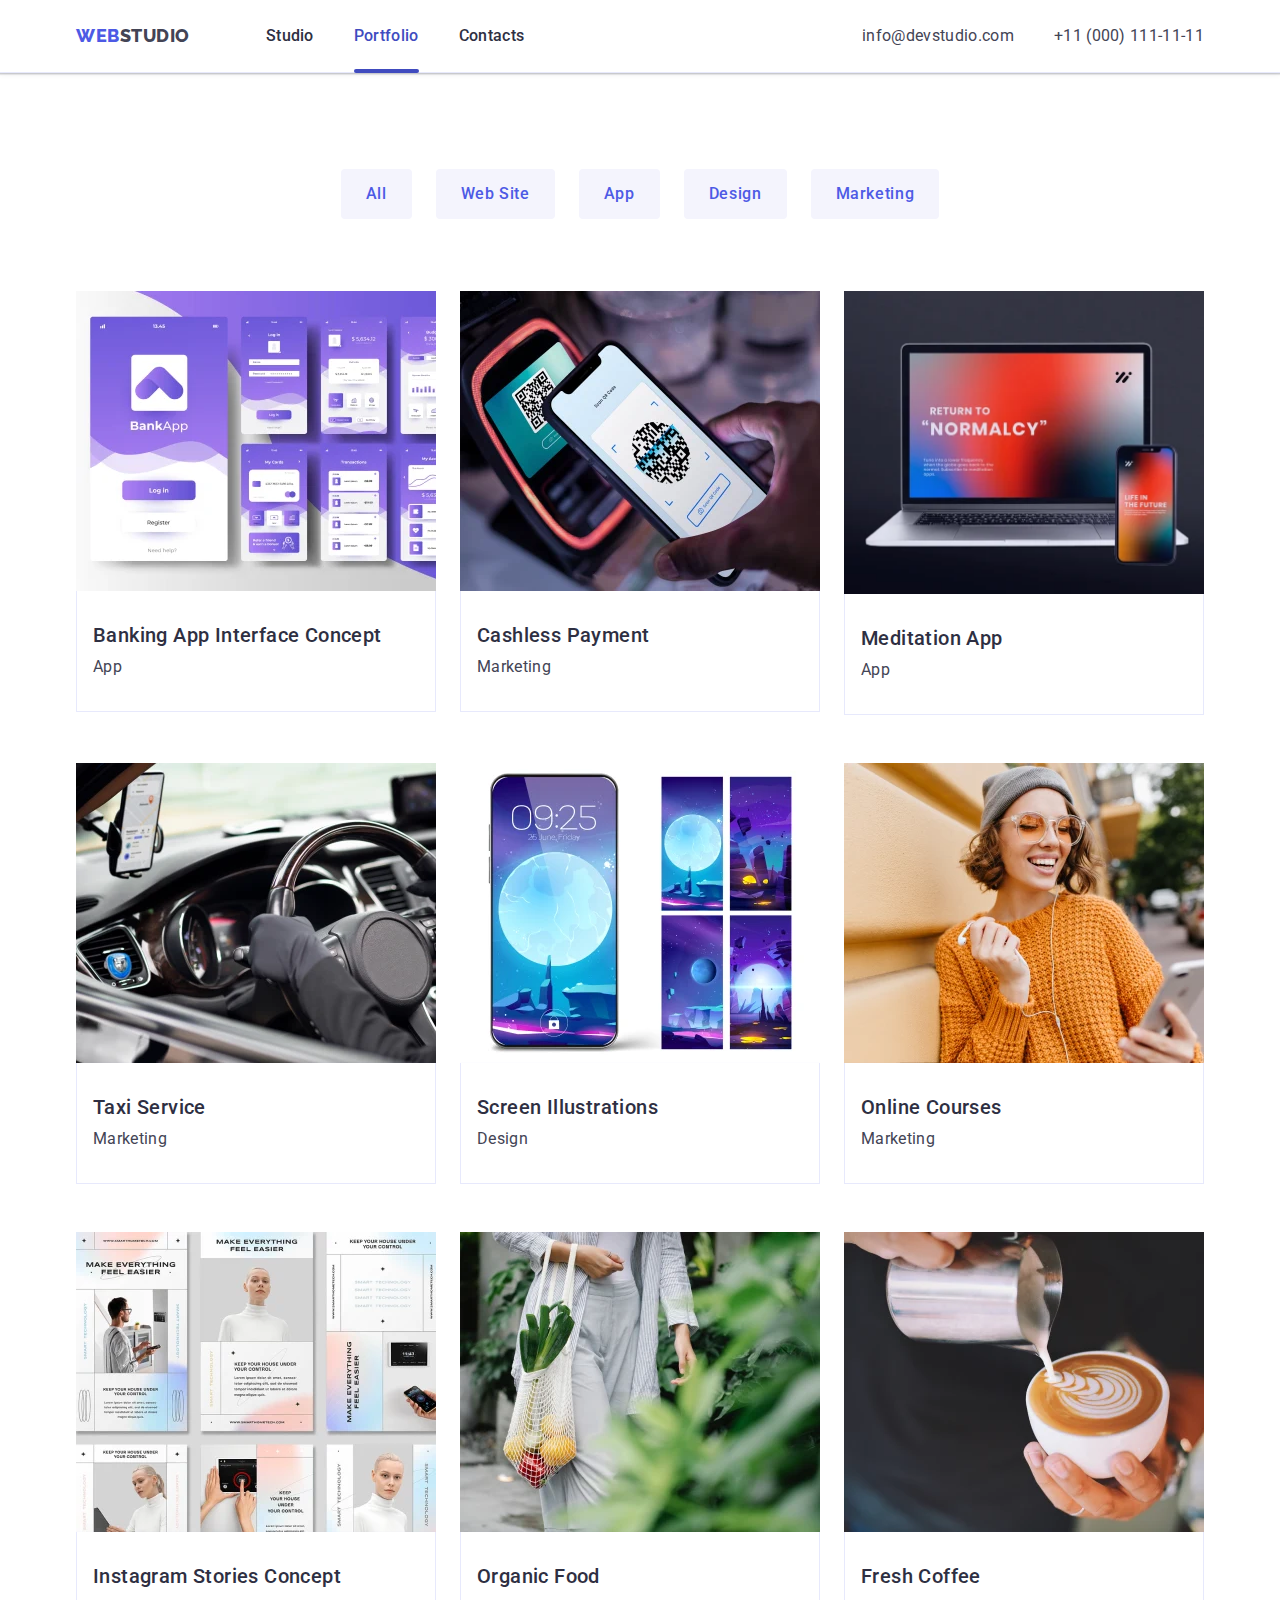
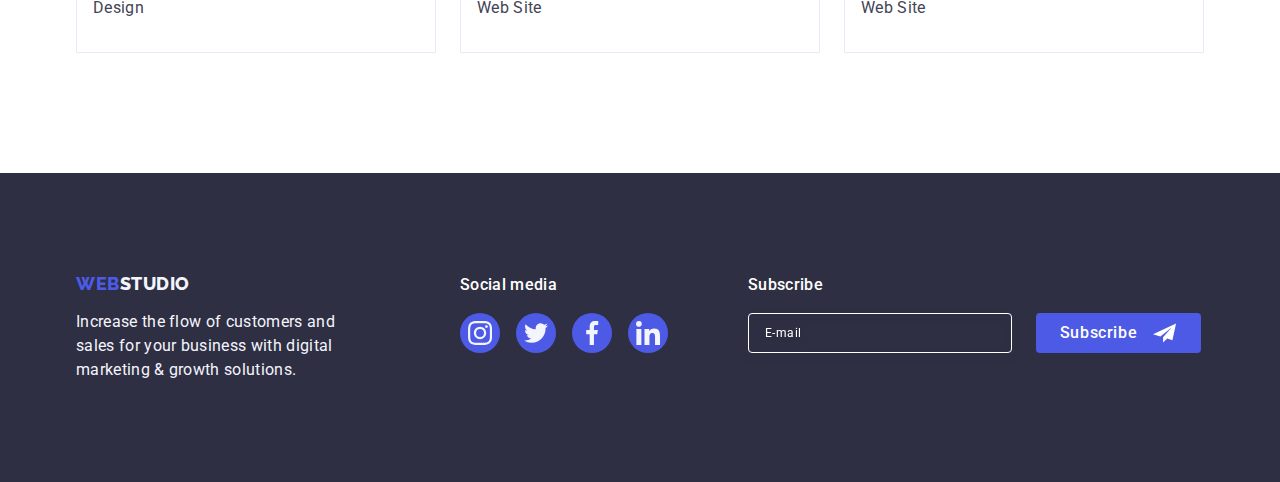
==== commit 9ee7b6fc: "op" ====
--- a/portfolio.html
+++ b/portfolio.html
@@ -101,20 +101,20 @@
                         ./images/portfolio/desk/img_desk_p@2x.webp 2x
                       "
                       type="image/webp"
-                      media="(min-width: 1200px)"
-                    />
-                    <source
-                      srcset="
-                        ./images/portfolio/tab/img_tab_p@1x.webp  1x,
-                        ../images/portfolio/tab/img_tab_p@2x.webp 2x
-                      "
-                      type="image/webp"
-                      media="(min-width: 768px)"
-                    />
-                    <source
-                      srcset="
-                        ./images/portfolio/mob/img_mob_p@1x.webp  1x,
-                        ../images/portfolio/mob/img_mob_p@2x.webp 2x
+                      media="(min-width: 1158px)"
+                    />
+                    <source
+                      srcset="
+                        ./images/portfolio/tab/img_tab_p@1x.webp 1x,
+                        ./images/portfolio/tab/img_tab_p@2x.webp 2x
+                      "
+                      type="image/webp"
+                      media="(min-width: 768px)"
+                    />
+                    <source
+                      srcset="
+                        ./images/portfolio/mob/img_mob_p@1x.webp 1x,
+                        ./images/portfolio/mob/img_mob_p@2x.webp 2x
                       "
                       type="image/webp"
                       media="(max-width: 767px)"
@@ -152,20 +152,20 @@
                         ./images/portfolio/desk/img_desk_p@2x-1.webp 2x
                       "
                       type="image/webp"
-                      media="(min-width: 1200px)"
-                    />
-                    <source
-                      srcset="
-                        ./images/portfolio/tab/img_tab_p@1x-1.webp  1x,
-                        ../images/portfolio/tab/img_tab_p@2x-1.webp 2x
-                      "
-                      type="image/webp"
-                      media="(min-width: 768px)"
-                    />
-                    <source
-                      srcset="
-                        ./images/portfolio/mob/img_mob_p@1x-1.webp  1x,
-                        ../images/portfolio/mob/img_mob_p@2x-1.webp 2x
+                      media="(min-width: 1158px)"
+                    />
+                    <source
+                      srcset="
+                        ./images/portfolio/tab/img_tab_p@1x-1.webp 1x,
+                        ./images/portfolio/tab/img_tab_p@2x-1.webp 2x
+                      "
+                      type="image/webp"
+                      media="(min-width: 768px)"
+                    />
+                    <source
+                      srcset="
+                        ./images/portfolio/mob/img_mob_p@1x-1.webp 1x,
+                        ./images/portfolio/mob/img_mob_p@2x-1.webp 2x
                       "
                       type="image/webp"
                       media="(max-width: 767px)"
@@ -202,20 +202,20 @@
                         ./images/portfolio/desk/img_desk_p@2x-2.webp 2x
                       "
                       type="image/webp"
-                      media="(min-width: 1200px)"
-                    />
-                    <source
-                      srcset="
-                        ./images/portfolio/tab/img_tab_p@1x-2.webp  1x,
-                        ../images/portfolio/tab/img_tab_p@2x-2.webp 2x
-                      "
-                      type="image/webp"
-                      media="(min-width: 768px)"
-                    />
-                    <source
-                      srcset="
-                        ./images/portfolio/mob/img_mob_p@1x-2.webp  1x,
-                        ../images/portfolio/mob/img_mob_p@2x-2.webp 2x
+                      media="(min-width: 1158x)"
+                    />
+                    <source
+                      srcset="
+                        ./images/portfolio/tab/img_tab_p@1x-2.webp 1x,
+                        ./images/portfolio/tab/img_tab_p@2x-2.webp 2x
+                      "
+                      type="image/webp"
+                      media="(min-width: 768px)"
+                    />
+                    <source
+                      srcset="
+                        ./images/portfolio/mob/img_mob_p@1x-2.webp 1x,
+                        ./images/portfolio/mob/img_mob_p@2x-2.webp 2x
                       "
                       type="image/webp"
                       media="(max-width: 767px)"
@@ -253,12 +253,12 @@
                         ./images/portfolio/desk/img_desk_p@2x-3.webp 2x
                       "
                       type="image/webp"
-                      media="(min-width: 1200px)"
-                    />
-                    <source
-                      srcset="
-                        ./images/portfolio/tab/img_tab_p@1x-3.webp  1x,
-                        ../images/portfolio/tab/img_tab_p@2x-3.webp 2x
+                      media="(min-width: 1158px)"
+                    />
+                    <source
+                      srcset="
+                        ./images/portfolio/tab/img_tab_p@1x-3.webp 1x,
+                        ./images/portfolio/tab/img_tab_p@2x-3.webp 2x
                       "
                       type="image/webp"
                       media="(min-width: 768px)"
@@ -304,20 +304,20 @@
                         ./images/portfolio/desk/img_desk_p@2x-4.webp 2x
                       "
                       type="image/webp"
-                      media="(min-width: 1200px)"
-                    />
-                    <source
-                      srcset="
-                        ./images/portfolio/tab/img_tab_p@1x-4.webp  1x,
-                        ../images/portfolio/tab/img_tab_p@2x-4.webp 2x
-                      "
-                      type="image/webp"
-                      media="(min-width: 768px)"
-                    />
-                    <source
-                      srcset="
-                        ./images/portfolio/mob/img_mob_p@1x-4.webp  1x,
-                        ../images/portfolio/mob/img_mob_p@2x-4.webp 2x
+                      media="(min-width: 1158px)"
+                    />
+                    <source
+                      srcset="
+                        ./images/portfolio/tab/img_tab_p@1x-4.webp 1x,
+                        ./images/portfolio/tab/img_tab_p@2x-4.webp 2x
+                      "
+                      type="image/webp"
+                      media="(min-width: 768px)"
+                    />
+                    <source
+                      srcset="
+                        ./images/portfolio/mob/img_mob_p@1x-4.webp 1x,
+                        ./images/portfolio/mob/img_mob_p@2x-4.webp 2x
                       "
                       type="image/webp"
                       media="(max-width: 767px)"
@@ -355,20 +355,20 @@
                         ./images/portfolio/desk/img_desk_p@2x-5.webp 2x
                       "
                       type="image/webp"
-                      media="(min-width: 1200px)"
-                    />
-                    <source
-                      srcset="
-                        ./images/portfolio/tab/img_tab_p@1x-5.webp  1x,
-                        ../images/portfolio/tab/img_tab_p@2x-5.webp 2x
-                      "
-                      type="image/webp"
-                      media="(min-width: 768px)"
-                    />
-                    <source
-                      srcset="
-                        ./images/portfolio/mob/img_mob_p@1x-5.webp  1x,
-                        ../images/portfolio/mob/img_mob_p@2x-5.webp 2x
+                      media="(min-width: 1158px)"
+                    />
+                    <source
+                      srcset="
+                        ./images/portfolio/tab/img_tab_p@1x-5.webp 1x,
+                        ./images/portfolio/tab/img_tab_p@2x-5.webp 2x
+                      "
+                      type="image/webp"
+                      media="(min-width: 768px)"
+                    />
+                    <source
+                      srcset="
+                        ./images/portfolio/mob/img_mob_p@1x-5.webp 1x,
+                        ./images/portfolio/mob/img_mob_p@2x-5.webp 2x
                       "
                       type="image/webp"
                       media="(max-width: 767px)"
@@ -406,20 +406,20 @@
                         ./images/portfolio/desk/img_desk_p@2x-6.webp 2x
                       "
                       type="image/webp"
-                      media="(min-width: 1200px)"
-                    />
-                    <source
-                      srcset="
-                        ./images/portfolio/tab/img_tab_p@1x-6.webp  1x,
-                        ../images/portfolio/tab/img_tab_p@2x-6.webp 2x
-                      "
-                      type="image/webp"
-                      media="(min-width: 768px)"
-                    />
-                    <source
-                      srcset="
-                        ./images/portfolio/mob/img_mob_p@1x-6.webp  1x,
-                        ../images/portfolio/mob/img_mob_p@2x-6.webp 2x
+                      media="(min-width: 1158px)"
+                    />
+                    <source
+                      srcset="
+                        ./images/portfolio/tab/img_tab_p@1x-6.webp 1x,
+                        ./images/portfolio/tab/img_tab_p@2x-6.webp 2x
+                      "
+                      type="image/webp"
+                      media="(min-width: 768px)"
+                    />
+                    <source
+                      srcset="
+                        ./images/portfolio/mob/img_mob_p@1x-6.webp 1x,
+                        ./images/portfolio/mob/img_mob_p@2x-6.webp 2x
                       "
                       type="image/webp"
                       media="(max-width: 767px)"
@@ -457,20 +457,20 @@
                         ./images/portfolio/desk/img_desk_p@2x-7.webp 2x
                       "
                       type="image/webp"
-                      media="(min-width: 1200px)"
-                    />
-                    <source
-                      srcset="
-                        ./images/portfolio/tab/img_tab_p@1x-7.webp  1x,
-                        ../images/portfolio/tab/img_tab_p@2x-7.webp 2x
-                      "
-                      type="image/webp"
-                      media="(min-width: 768px)"
-                    />
-                    <source
-                      srcset="
-                        ./images/portfolio/mob/img_mob_p@1x-7.webp  1x,
-                        ../images/portfolio/mob/img_mob_p@2x-7.webp 2x
+                      media="(min-width: 1158px)"
+                    />
+                    <source
+                      srcset="
+                        ./images/portfolio/tab/img_tab_p@1x-7.webp 1x,
+                        ./images/portfolio/tab/img_tab_p@2x-7.webp 2x
+                      "
+                      type="image/webp"
+                      media="(min-width: 768px)"
+                    />
+                    <source
+                      srcset="
+                        ./images/portfolio/mob/img_mob_p@1x-7.webp 1x,
+                        ./images/portfolio/mob/img_mob_p@2x-7.webp 2x
                       "
                       type="image/webp"
                       media="(max-width: 767px)"
@@ -508,23 +508,27 @@
                         ./images/portfolio/desk/img_desk_p@2x-8.webp 2x
                       "
                       type="image/webp"
-                      media="(min-width: 1200px)"
-                    />
-                    <source
-                      srcset="
-                        ./images/portfolio/tab/img_tab_p@1x-8.webp  1x,
-                        ../images/portfolio/tab/img_tab_p@2x-8.webp 2x
-                      "
-                      type="image/webp"
-                      media="(min-width: 768px)"
-                    />
-                    <source
-                      srcset="
-                        ./images/portfolio/mob/img_mob_p@1x-8.webp  1x,
-                        ../images/portfolio/mob/img_mob_p@2x-8.webp 2x
-                      "
-                      type="image/webp"
-                      media="(max-width: 767px)"
+                      media="(min-width: 1158px)"
+                    />
+                    <source
+                      srcset="
+                        ./images/portfolio/tab/img_tab_p@1x-8.webp 1x,
+                        ./images/portfolio/tab/img_tab_p@2x-8.webp 2x
+                      "
+                      type="image/webp"
+                      media="(min-width: 768px)"
+                      width="356"
+                      height="300"
+                    />
+                    <source
+                      srcset="
+                        ./images/portfolio/mob/img_mob_p@1x-8.webp 1x,
+                        ./images/portfolio/mob/img_mob_p@2x-8.webp 2x
+                      "
+                      type="image/webp"
+                      media="(max-width: 767px)"
+                      width="396"
+                      height="280"
                     />
                     <img
                       class="image portfolio-image"
--- a/css/styles.css
+++ b/css/styles.css
@@ -312,7 +312,6 @@
     position: fixed;
     width: 100vw;
     height: 100vh;
-    max-height: 796px;
     z-index: 1000;
     overflow: auto;
     top: 0;
@@ -911,7 +910,7 @@
 
 @media screen and (min-width: 320px) and (max-width: 767px) {
   .list-button {
-    width: 428px;
+    max-width: 428px;
     justify-content: flex-start;
   }
 }
@@ -974,7 +973,7 @@
 .list-portfolio {
   display: flex;
   flex-wrap: wrap;
-  /* justify-content: center; */
+  justify-content: center;
   column-gap: 24px;
   row-gap: 48px;
 }
@@ -982,6 +981,7 @@
 @media only screen and (min-width: 768px) and (max-width: 1157px) {
   .list-portfolio {
     row-gap: 72px;
+    justify-content: flex-start;
   }
 }
 
